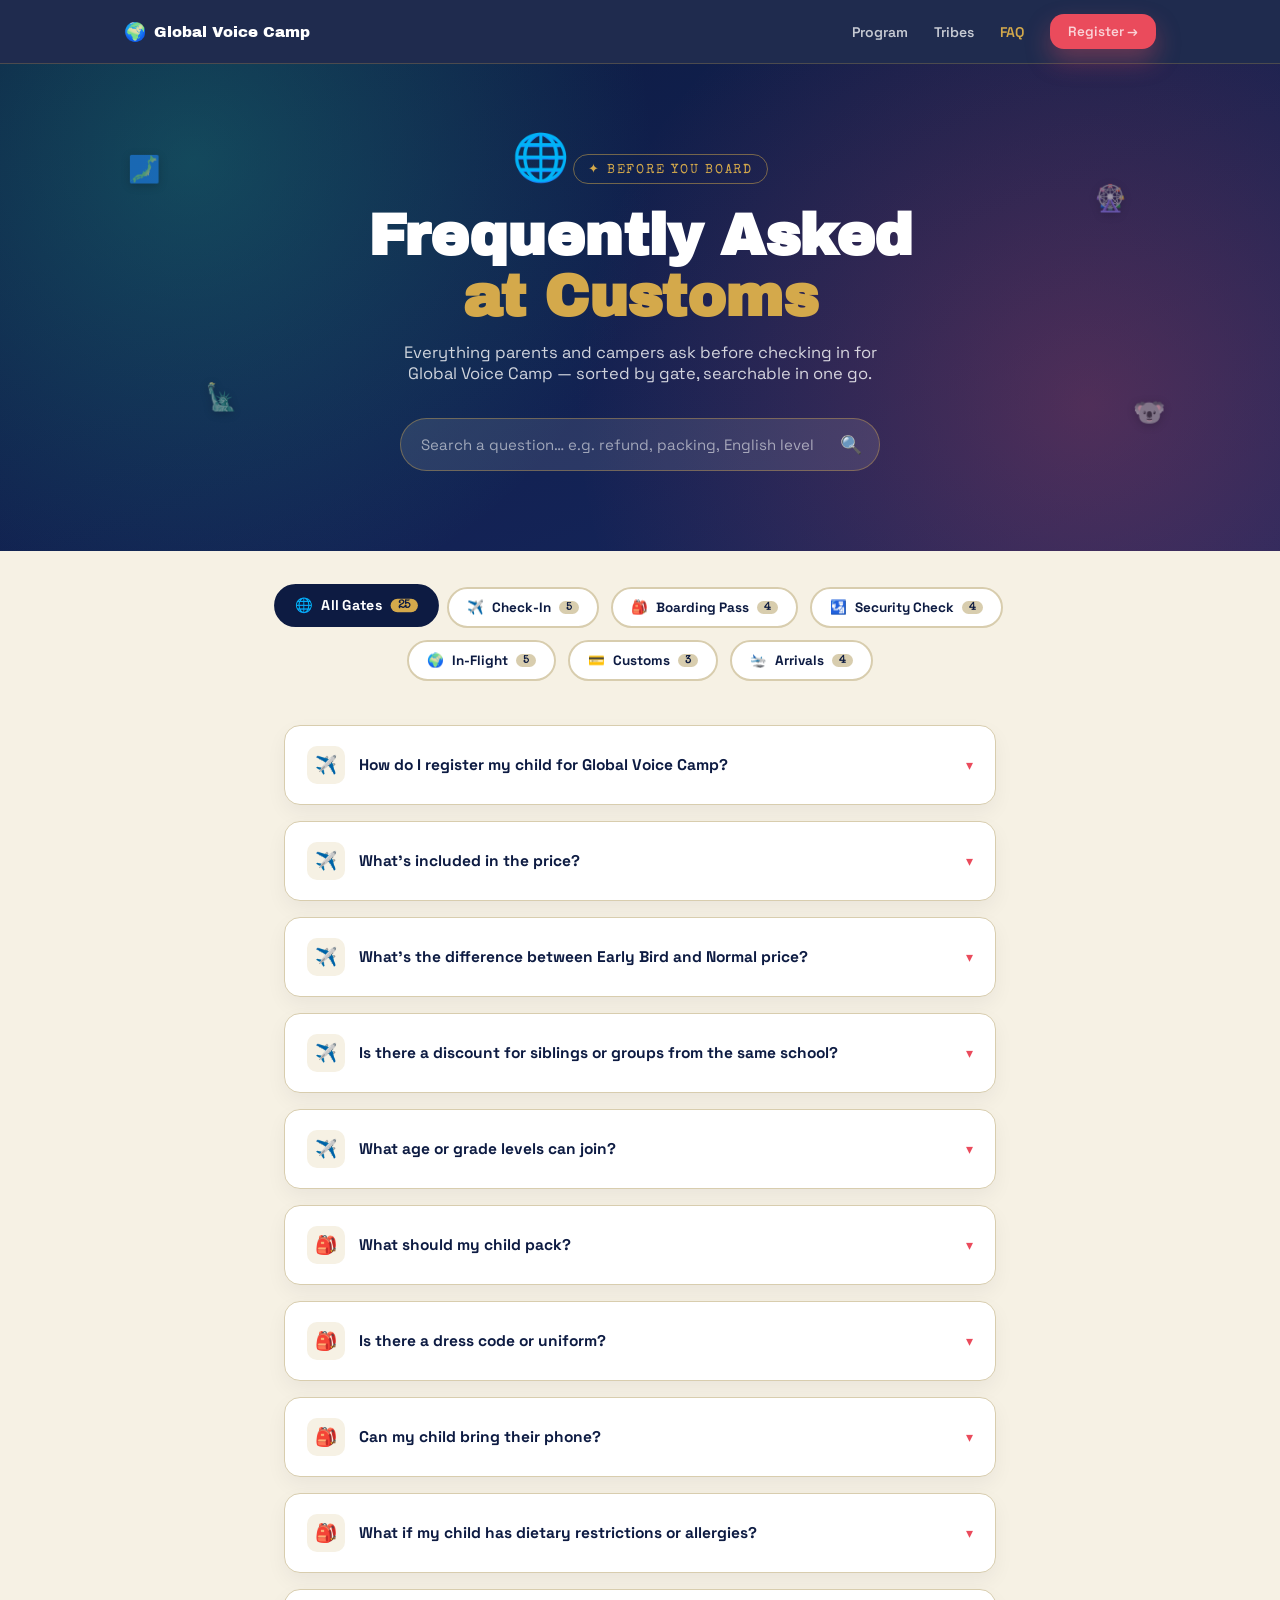
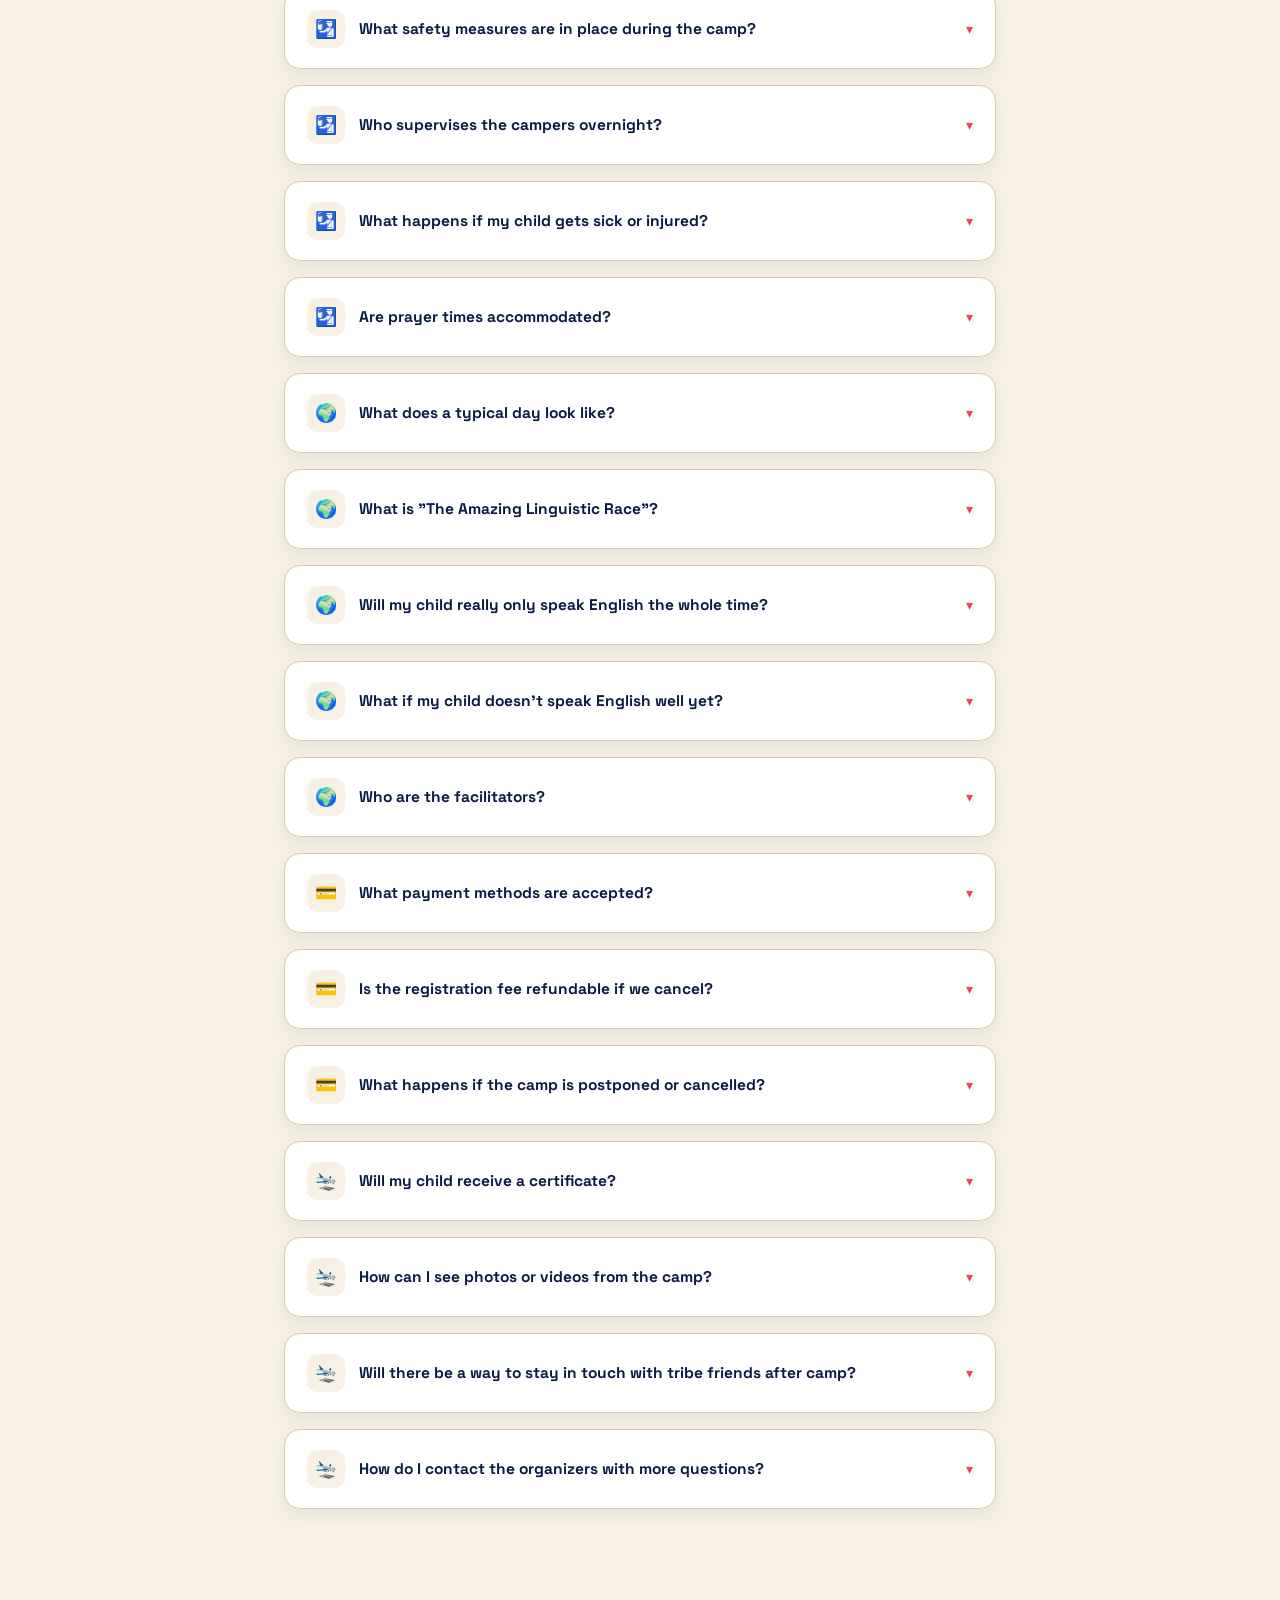
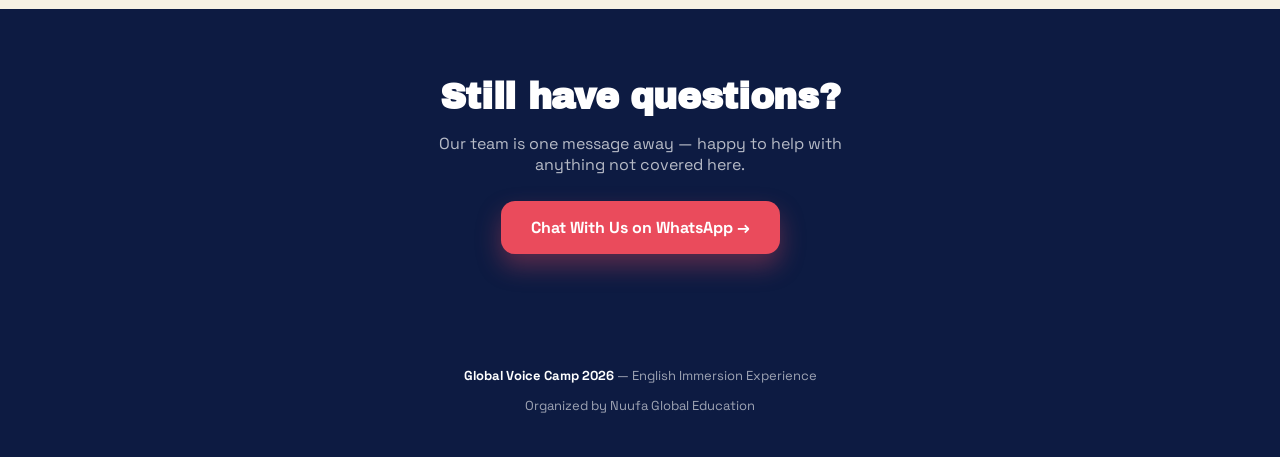
==== faq.html @ c89b9fcc "update file besar" ====
<!DOCTYPE html>
<html lang="en">
<head>
<meta charset="UTF-8">
<meta name="viewport" content="width=device-width, initial-scale=1.0">
<title>FAQ — Global Voice Camp 2026</title>
<link rel="preconnect" href="https://fonts.googleapis.com">
<link href="https://fonts.googleapis.com/css2?family=Archivo+Black&family=Space+Grotesk:wght@400;500;600;700&family=Special+Elite&display=swap" rel="stylesheet">
<link rel="stylesheet" href="css/style.css">
<link rel="stylesheet" href="css/faq.css">
</head>
<body>

<nav class="site-nav">
  <div class="wrap">
    <a href="index.html" class="brand"><span class="flag">🌍</span> Global Voice Camp</a>
    <div class="links">
      <a href="index.html#program">Program</a>
      <span class="hide-mobile"><a href="index.html#tribes">Tribes</a></span>
      <a href="faq.html" class="current">FAQ</a>
      <a href="index.html#register" class="btn small">Register →</a>
    </div>
  </div>
</nav>

<section class="faq-hero">
  <div class="flag-float f1" aria-hidden="true">🗾</div>
  <div class="flag-float f2" aria-hidden="true">🗽</div>
  <div class="flag-float f3" aria-hidden="true">🎡</div>
  <div class="flag-float f4" aria-hidden="true">🐨</div>
  <div class="wrap">
    <div class="globe" aria-hidden="true">🌐</div>
    <div class="eyebrow" style="justify-content:center; display:inline-flex;">✦ Before You Board</div>
    <h1>Frequently Asked<br><span>at Customs</span></h1>
    <p class="lead">Everything parents and campers ask before checking in for Global Voice Camp — sorted by gate, searchable in one go.</p>
    <div class="faq-search">
      <input type="text" id="faqSearch" placeholder="Search a question… e.g. refund, packing, English level">
      <span class="icon">🔍</span>
    </div>
  </div>
</section>

<div class="gate-row" id="gateRow"></div>

<div class="faq-list" id="faqList"></div>
<div class="no-results" id="noResults">
  🧳 No questions match that search — try a different keyword, or ask us directly below.
</div>

<section class="faq-cta">
  <div class="wrap">
    <h2>Still have questions?</h2>
    <p>Our team is one message away — happy to help with anything not covered here.</p>
    <a href="https://wa.me/6281234567890" class="btn" target="_blank" rel="noopener">Chat With Us on WhatsApp →</a>
  </div>
</section>

<footer>
  <div class="wrap">
    <p><strong>Global Voice Camp 2026</strong> — English Immersion Experience</p>
    <p>Organized by Nuufa Global Education</p>
  </div>
</footer>

<script src="js/faq.js"></script>
</body>
</html>
---- css/style.css ----
:root{
    --ink:#0D1B42;
    --ink-2:#16265E;
    --coral:#EA4B5C;
    --gold:#D4A94B;
    --teal:#1FAE8E;
    --paper:#F6F1E4;
    --paper-line:#D8CDAE;
    --white:#FFFFFF;
    --shadow: 0 20px 40px rgba(13,27,66,0.25);
    --radius: 18px;
  }
  *{box-sizing:border-box;}
  html{scroll-behavior:smooth;}
  body{
    margin:0;
    background:var(--paper);
    color:var(--ink);
    font-family:'Space Grotesk', sans-serif;
    -webkit-font-smoothing:antialiased;
  }
  h1,h2,h3{font-family:'Archivo Black', sans-serif; margin:0; line-height:1.05; letter-spacing:-0.01em;}
  .stamp-font{font-family:'Special Elite', monospace;}
  a{color:inherit;}
  .wrap{max-width:1080px; margin:0 auto; padding:0 24px;}

  .cover{
    background:
      radial-gradient(circle at 82% 18%, rgba(234,75,92,0.35), transparent 42%),
      radial-gradient(circle at 68% 38%, rgba(31,174,142,0.28), transparent 45%),
      linear-gradient(160deg, var(--ink) 0%, var(--ink-2) 100%);
    color:var(--white);
    position:relative;
    overflow:hidden;
    padding:64px 0 90px;
  }
  .cover::after{
    content:"";
    position:absolute; inset:10px;
    border:1.5px solid rgba(212,169,75,0.45);
    border-radius:22px;
    pointer-events:none;
  }
  .eyebrow{
    display:inline-flex; align-items:center; gap:8px;
    font-family:'Special Elite', monospace;
    font-size:12.5px; letter-spacing:.14em; text-transform:uppercase;
    color:var(--gold); border:1px solid rgba(212,169,75,0.5);
    padding:6px 14px; border-radius:999px; margin-bottom:22px;
  }
  .cover h1{font-size:clamp(38px,7vw,72px); margin-bottom:14px;}
  .cover h1 span{color:var(--coral);}
  .cover p.lead{font-size:18px; max-width:520px; color:rgba(255,255,255,0.82); margin-bottom:34px;}
  .cover-meta{display:flex; flex-wrap:wrap; gap:22px; margin-bottom:40px; font-size:14.5px; color:rgba(255,255,255,0.75);}
  .cover-meta div{display:flex; align-items:center; gap:8px;}
  .btn{
    display:inline-flex; align-items:center; justify-content:center; gap:10px;
    background:var(--coral); color:var(--white); border:none;
    font-family:'Space Grotesk',sans-serif; font-weight:700; font-size:16px;
    padding:16px 30px; border-radius:14px; cursor:pointer;
    box-shadow:0 12px 24px rgba(234,75,92,0.35);
    transition:transform .18s ease, box-shadow .18s ease;
    text-decoration:none;
  }
  .btn:hover{transform:translateY(-2px); box-shadow:0 16px 30px rgba(234,75,92,0.45);}
  .btn.ghost{background:transparent; border:1.5px solid rgba(255,255,255,0.5); box-shadow:none;}

  .stamp{
    position:absolute; right:6%; top:60px;
    width:150px; height:150px;
    border:3px solid var(--gold);
    border-radius:50%;
    display:flex; align-items:center; justify-content:center; text-align:center;
    transform:rotate(-14deg);
    font-family:'Special Elite',monospace; color:var(--gold);
    font-size:13px; letter-spacing:.08em; line-height:1.4;
    opacity:.9;
  }
  .stamp::before{
    content:""; position:absolute; inset:8px; border:1px dashed var(--gold); border-radius:50%;
  }

  /* floating planes + compass watermark in hero */
  .compass-watermark{
    position:absolute; left:-120px; bottom:-160px; width:420px; height:420px;
    opacity:.14; pointer-events:none; animation:spin 90s linear infinite;
  }
  @keyframes spin{to{transform:rotate(360deg);}}
  .plane{
    position:absolute; font-size:22px; opacity:.5; pointer-events:none;
    filter:drop-shadow(0 2px 4px rgba(0,0,0,0.3));
  }
  .plane.p1{top:14%; left:8%; animation:fly1 26s linear infinite;}
  .plane.p2{top:58%; left:-5%; animation:fly2 34s linear infinite; animation-delay:-8s;}
  .plane.p3{top:32%; left:-10%; animation:fly1 40s linear infinite; animation-delay:-20s; font-size:16px;}
  @keyframes fly1{
    0%{transform:translate(0,0) rotate(8deg); opacity:0;}
    8%{opacity:.55;}
    92%{opacity:.55;}
    100%{transform:translate(115vw,-40px) rotate(8deg); opacity:0;}
  }
  @keyframes fly2{
    0%{transform:translate(0,0) rotate(-4deg); opacity:0;}
    8%{opacity:.4;}
    92%{opacity:.4;}
    100%{transform:translate(115vw,30px) rotate(-4deg); opacity:0;}
  }

  .page-section{padding:80px 0; position:relative;}
  .page-tab{
    font-family:'Special Elite',monospace; font-size:13px; color:var(--coral);
    letter-spacing:.12em; text-transform:uppercase; margin-bottom:10px;
  }
  .page-section h2{font-size:clamp(28px,4vw,42px); margin-bottom:16px;}
  .cards{display:grid; grid-template-columns:repeat(auto-fit,minmax(230px,1fr)); gap:20px; margin-top:36px;}
  .card{
    background:var(--white); border:1px solid var(--paper-line); border-radius:var(--radius);
    padding:26px; box-shadow:0 8px 20px rgba(13,27,66,0.06);
  }
  .card .num{font-family:'Special Elite',monospace; color:var(--gold); font-size:13px; margin-bottom:10px;}
  .card h3{font-size:19px; margin-bottom:10px; color:var(--ink);}
  .card p{font-size:14.5px; color:#5b6178; line-height:1.55; margin:0;}

  /* ---------- FLIGHT NETWORK MAP (interactive) ---------- */
  :root{
    --tokyo:#EA4B5C; --newyork:#1FAE8E; --rio:#D4A94B;
    --sydney:#3B82F6; --cairo:#E8894A; --london:#8B5CF6;
  }
  .map-section{padding:80px 0; background:var(--paper); overflow:hidden;}
  .map-section .wrap{position:relative;}
  .map-svg{width:100%; height:auto; max-width:760px; display:block; margin:36px auto 0; overflow:visible;}
  .map-svg .route{
    fill:none; stroke:var(--paper-line); stroke-width:2; stroke-dasharray:6 8;
    transition:stroke .25s ease, stroke-width .25s ease, opacity .25s ease;
  }
  .map-svg .route.active{stroke-width:3.5; opacity:1; stroke-dasharray:4 6; animation:dashmove .5s linear infinite;}
  @keyframes dashmove{to{stroke-dashoffset:-10;}}
  .map-svg .hub{fill:var(--ink);}
  .map-svg text{font-family:'Space Grotesk',sans-serif; font-weight:600; font-size:15px; fill:var(--ink); user-select:none;}
  .map-svg .hub-label{font-family:'Special Elite',monospace; font-size:11px; fill:var(--white); text-anchor:middle;}
  .map-plane{font-size:14px;}

  .tribe-node{cursor:pointer;}
  .tribe-node .node-ring{
    fill:var(--white); stroke-width:2.5;
    transform-box:fill-box; transform-origin:center;
    transition:transform .4s cubic-bezier(.34,1.9,.55,1), stroke-width .2s ease;
  }
  .tribe-node .node-emoji{
    transform-box:fill-box; transform-origin:center;
    transition:transform .4s cubic-bezier(.34,1.9,.55,1);
  }
  .tribe-node .node-label{
    transition:transform .3s ease, font-weight .2s ease;
    transform-box:fill-box; transform-origin:center;
  }
  .tribe-node:hover .node-ring, .tribe-node.active .node-ring{
    transform:scale(1.35) rotate(-6deg); stroke-width:4;
  }
  .tribe-node:hover .node-emoji, .tribe-node.active .node-emoji{
    transform:scale(1.4) rotate(8deg);
  }
  .tribe-node:hover .node-label, .tribe-node.active .node-label{
    transform:translateY(-3px); font-weight:800;
  }
  .ping{
    fill:none; stroke-width:2.5; opacity:0;
    transform-box:fill-box; transform-origin:center;
  }
  .tribe-node:hover .ping, .tribe-node.active .ping{
    animation:radarping 1.1s ease-out infinite;
  }
  .ping.p2{animation-delay:.35s !important;}
  .ping.p3{animation-delay:.7s !important;}
  @keyframes radarping{
    0%{transform:scale(1); opacity:.8;}
    100%{transform:scale(2.6); opacity:0;}
  }

  .tribe-tooltip{
    position:absolute; z-index:5; pointer-events:none;
    background:var(--ink); color:var(--white); padding:12px 16px; border-radius:14px;
    box-shadow:0 14px 26px rgba(13,27,66,0.35);
    transform:translate(-50%,-120%) scale(.6); opacity:0;
    transition:transform .3s cubic-bezier(.34,1.7,.5,1), opacity .2s ease;
    text-align:center; min-width:160px;
  }
  .tribe-tooltip.show{transform:translate(-50%,-135%) scale(1); opacity:1;}
  .tribe-tooltip .tt-emoji{font-size:26px; margin-bottom:2px;}
  .tribe-tooltip .tt-name{font-family:'Archivo Black',sans-serif; font-size:15px; color:var(--tint, var(--gold));}
  .tribe-tooltip .tt-tag{font-family:'Special Elite',monospace; font-size:11px; color:rgba(255,255,255,0.7); margin-top:4px;}
  .tribe-tooltip .tt-cta{font-size:10.5px; color:var(--gold); margin-top:6px; letter-spacing:.05em; text-transform:uppercase;}
  .tribe-tooltip::after{
    content:""; position:absolute; left:50%; bottom:-7px; transform:translateX(-50%);
    border-width:8px 7px 0 7px; border-style:solid; border-color:var(--ink) transparent transparent transparent;
  }

  @keyframes wiggleIn{
    0%{transform:scale(0.5) rotate(-8deg); opacity:0;}
    60%{transform:scale(1.15) rotate(4deg); opacity:1;}
    100%{transform:scale(1) rotate(0deg); opacity:1;}
  }
  .tribe-pick label.just-picked{
    animation:wiggleIn .5s cubic-bezier(.34,1.9,.55,1);
    border-color:var(--coral) !important; background:rgba(234,75,92,0.08) !important;
  }

  .schedule{background:var(--ink); color:var(--white); padding:70px 0;}
  .schedule .page-tab{color:var(--gold);}
  .sched-grid{display:grid; grid-template-columns:repeat(4,1fr); gap:16px; margin-top:32px;}
  @media(max-width:800px){.sched-grid{grid-template-columns:repeat(2,1fr);}}
  .sched-day{
    background:rgba(255,255,255,0.05); border:1px solid rgba(255,255,255,0.12);
    border-radius:var(--radius); padding:20px;
  }
  .sched-day .d{font-family:'Archivo Black',sans-serif; font-size:26px; color:var(--coral);}
  .sched-day .t{font-size:13.5px; color:rgba(255,255,255,0.7); margin-top:6px;}

  /* ---------- GALLERY / FIELD NOTES ---------- */
  .gallery-section{padding:80px 0; background:var(--white);}
  .gallery-grid{
    display:grid; grid-template-columns:repeat(4,1fr); gap:22px; margin-top:44px;
  }
  @media(max-width:860px){.gallery-grid{grid-template-columns:repeat(2,1fr);}}
  @media(max-width:480px){.gallery-grid{grid-template-columns:1fr;}}
  .photo-card{
    background:var(--white); border:1px solid var(--paper-line); border-radius:10px;
    padding:10px 10px 16px; box-shadow:0 10px 22px rgba(13,27,66,0.08);
    position:relative; cursor:pointer;
    transition:transform .2s ease;
  }
  .photo-card:hover{transform:translateY(-4px) rotate(0deg) !important; z-index:2;}
  .photo-card:nth-child(4n+1){transform:rotate(-2.5deg);}
  .photo-card:nth-child(4n+2){transform:rotate(1.8deg);}
  .photo-card:nth-child(4n+3){transform:rotate(-1.2deg);}
  .photo-card:nth-child(4n+4){transform:rotate(2.4deg);}
  .photo-card img{width:100%; aspect-ratio:4/3; object-fit:cover; border-radius:6px; display:block; background:var(--paper);}
  .photo-card .cap{
    display:flex; justify-content:space-between; align-items:center;
    margin-top:10px; font-family:'Special Elite',monospace; font-size:11px; color:#767c92;
  }
  .photo-card .cap .loc{color:var(--coral); font-weight:600;}
  .video-card{
    grid-column:span 2; background:var(--ink); border-radius:14px; overflow:hidden; position:relative;
    aspect-ratio:16/9; display:flex; align-items:center; justify-content:center; cursor:pointer;
  }
  @media(max-width:860px){.video-card{grid-column:span 2;}}
  @media(max-width:480px){.video-card{grid-column:span 1;}}
  .video-card iframe{width:100%; height:100%; border:0; display:none;}
  .video-card .play-badge{
    text-align:center; color:var(--white); position:relative; z-index:1;
  }
  .video-card .play-badge .circle{
    width:64px; height:64px; border-radius:50%; background:var(--coral);
    display:flex; align-items:center; justify-content:center; margin:0 auto 12px; font-size:22px;
  }
  .video-card .play-badge .lbl{font-family:'Special Elite',monospace; font-size:12px; letter-spacing:.08em; text-transform:uppercase; color:rgba(255,255,255,0.75);}
  .lightbox{
    position:fixed; inset:0; background:rgba(13,27,66,0.92); display:none;
    align-items:center; justify-content:center; z-index:999; padding:24px;
  }
  .lightbox.open{display:flex;}
  .lightbox img{max-width:90vw; max-height:80vh; border-radius:10px;}
  .lightbox .close{
    position:absolute; top:24px; right:28px; color:var(--white); font-size:28px;
    cursor:pointer; background:none; border:none;
  }

  .price-section{padding:80px 0; text-align:center;}
  .countdown{
    display:flex; justify-content:center; gap:14px; margin:28px 0 40px; flex-wrap:wrap;
  }
  .countdown .box{
    background:var(--ink); color:var(--white); border-radius:14px; padding:16px 20px; min-width:78px;
  }
  .countdown .box .n{font-family:'Archivo Black',sans-serif; font-size:26px; color:var(--gold);}
  .countdown .box .l{font-size:11px; letter-spacing:.1em; text-transform:uppercase; color:rgba(255,255,255,0.6);}
  .price-cards{display:flex; gap:22px; justify-content:center; flex-wrap:wrap; margin-top:10px;}
  .price-card{
    background:var(--white); border:2px solid var(--paper-line); border-radius:var(--radius);
    padding:32px; width:280px; position:relative;
  }
  .price-card.active{border-color:var(--coral); box-shadow:0 16px 30px rgba(234,75,92,0.18);}
  .price-card .tag{
    font-family:'Special Elite',monospace; font-size:12px; letter-spacing:.1em; text-transform:uppercase;
    color:var(--coral); margin-bottom:12px;
  }
  .price-card .amt{font-family:'Archivo Black',sans-serif; font-size:34px; margin-bottom:4px;}
  .price-card .per{font-size:13px; color:#767c92; margin-bottom:18px;}

  .form-section{background:var(--white); padding:80px 0 100px;}
  .passport-box{
    max-width:680px; margin:0 auto;
    background:var(--paper);
    border:1.5px solid var(--paper-line);
    border-radius:24px;
    padding:8px;
    box-shadow:var(--shadow);
  }
  .passport-inner{
    background:var(--white); border-radius:18px; padding:40px;
    border:1px dashed var(--paper-line);
  }
  .steps{display:flex; gap:8px; margin-bottom:30px;}
  .steps .dot{flex:1; height:5px; border-radius:4px; background:var(--paper-line); transition:background .2s;}
  .steps .dot.active{background:var(--coral);}
  .step-label{font-family:'Special Elite',monospace; font-size:12.5px; color:var(--coral); letter-spacing:.1em; text-transform:uppercase; margin-bottom:6px;}
  .form-step{display:none;}
  .form-step.visible{display:block; animation:fadeIn .3s ease;}
  @keyframes fadeIn{from{opacity:0; transform:translateY(6px);} to{opacity:1; transform:translateY(0);}}
  label{display:block; font-size:13.5px; font-weight:600; margin-bottom:6px; color:var(--ink);}
  .field{margin-bottom:18px;}
  input,select,textarea{
    width:100%; padding:13px 14px; border-radius:10px; border:1.5px solid var(--paper-line);
    font-family:'Space Grotesk',sans-serif; font-size:14.5px; background:var(--paper); color:var(--ink);
  }
  input:focus,select:focus,textarea:focus{outline:2px solid var(--coral); outline-offset:1px; background:var(--white);}
  .row2{display:grid; grid-template-columns:1fr 1fr; gap:14px;}
  @media(max-width:520px){.row2{grid-template-columns:1fr;}}
  .form-nav{display:flex; justify-content:space-between; margin-top:28px; gap:12px;}
  .btn.small{padding:12px 22px; font-size:14.5px;}
  .btn.outline{background:transparent; color:var(--ink); border:1.5px solid var(--paper-line); box-shadow:none;}
  .tribe-pick{display:grid; grid-template-columns:repeat(3,1fr); gap:10px; margin-top:8px;}
  @media(max-width:520px){.tribe-pick{grid-template-columns:repeat(2,1fr);}}
  .tribe-pick label{
    display:flex; align-items:center; justify-content:center; text-align:center;
    border:1.5px solid var(--paper-line); border-radius:12px; padding:12px 8px; cursor:pointer;
    font-size:13.5px; font-weight:600; margin:0;
  }
  .tribe-pick input{display:none;}
  .tribe-pick input:checked + span{color:var(--coral);}
  .tribe-pick label:has(input:checked){border-color:var(--coral); background:rgba(234,75,92,0.06);}

  #successView{display:none; text-align:center; padding:20px 0;}
  .approved-stamp{
    width:130px; height:130px; margin:0 auto 20px; border:3px solid var(--teal); border-radius:50%;
    display:flex; align-items:center; justify-content:center; transform:rotate(-10deg);
    font-family:'Special Elite',monospace; color:var(--teal); font-size:15px; letter-spacing:.08em;
    animation:stamp .45s cubic-bezier(.2,1.4,.4,1);
  }
  @keyframes stamp{from{transform:scale(2.4) rotate(-10deg); opacity:0;} to{transform:scale(1) rotate(-10deg); opacity:1;}}
  .error-msg{color:var(--coral); font-size:13px; margin-top:10px; display:none;}

  footer{background:var(--ink); color:rgba(255,255,255,0.6); padding:30px 0; text-align:center; font-size:13px;}
  footer strong{color:var(--white);}

  @media (prefers-reduced-motion: reduce){
    *{animation:none !important; transition:none !important;}
  }

  /* ---------- MOBILE / TABLET SAFETY ---------- */
  .tribe-node, .hit-area, .photo-card, .video-card, .btn{
    -webkit-tap-highlight-color: transparent;
  }
  @media (max-width:700px){
    .cover{padding:56px 0 70px;}
    .stamp{
      width:78px; height:78px; top:16px; right:16px; font-size:8.5px;
    }
    .compass-watermark{width:240px; height:240px; left:-90px; bottom:-100px;}
    .plane.p3{display:none;}
    .plane{font-size:16px; opacity:.35;}
    .cover-meta{gap:12px 18px; font-size:13px;}
  }
  @media (max-width:480px){
    .stamp{display:none;}
    .compass-watermark{opacity:.08;}
    .price-cards{flex-direction:column; align-items:center;}
    .price-card{width:100%; max-width:320px;}
    .countdown .box{min-width:66px; padding:12px 10px;}
  }

/* ---------- SITE NAV (shared across pages) ---------- */
.site-nav{
  position:sticky; top:0; z-index:100;
  background:rgba(13,27,66,0.92); backdrop-filter:blur(8px);
  border-bottom:1px solid rgba(212,169,75,0.25);
}
.site-nav .wrap{
  display:flex; align-items:center; justify-content:space-between;
  padding:14px 24px; max-width:1080px;
}
.site-nav .brand{
  display:flex; align-items:center; gap:8px;
  font-family:'Archivo Black',sans-serif; color:var(--white); font-size:15px; text-decoration:none;
}
.site-nav .brand .flag{font-size:18px;}
.site-nav .links{display:flex; align-items:center; gap:26px;}
.site-nav .links a{
  color:rgba(255,255,255,0.75); text-decoration:none; font-size:14px; font-weight:600;
  transition:color .2s ease;
}
.site-nav .links a:hover, .site-nav .links a.current{color:var(--gold);}
.site-nav .links .btn{padding:9px 18px; font-size:13.5px;}
@media (max-width:640px){
  .site-nav .links{gap:14px;}
  .site-nav .links span.hide-mobile{display:none;}
}
---- css/faq.css ----
/* ==================== FAQ PAGE ==================== */

/* ---------- HERO ---------- */
.faq-hero{
  background:
    radial-gradient(circle at 15% 20%, rgba(31,174,142,0.3), transparent 40%),
    radial-gradient(circle at 85% 70%, rgba(234,75,92,0.28), transparent 45%),
    linear-gradient(160deg, var(--ink) 0%, var(--ink-2) 100%);
  color:var(--white); position:relative; overflow:hidden;
  padding:64px 0 80px; text-align:center;
}
.faq-hero .globe{
  font-size:46px; display:inline-block; animation:spinGlobe 6s linear infinite;
  margin-bottom:10px;
}
@keyframes spinGlobe{
  0%{transform:rotateY(0deg);} 100%{transform:rotateY(360deg);}
}
.faq-hero h1{font-size:clamp(32px,6vw,58px); margin-bottom:14px;}
.faq-hero h1 span{color:var(--gold);}
.faq-hero p.lead{
  max-width:520px; margin:0 auto 34px; color:rgba(255,255,255,0.8); font-size:16.5px;
}
.flag-float{
  position:absolute; font-size:26px; opacity:.55; pointer-events:none;
  filter:drop-shadow(0 2px 5px rgba(0,0,0,0.35));
}
.flag-float.f1{top:18%; left:10%; animation:driftA 9s ease-in-out infinite;}
.flag-float.f2{top:65%; left:16%; animation:driftB 11s ease-in-out infinite; animation-delay:-3s;}
.flag-float.f3{top:24%; right:12%; animation:driftA 10s ease-in-out infinite; animation-delay:-5s;}
.flag-float.f4{top:68%; right:9%; animation:driftB 8s ease-in-out infinite; animation-delay:-1.5s;}
@keyframes driftA{
  0%,100%{transform:translateY(0) rotate(-6deg);}
  50%{transform:translateY(-18px) rotate(6deg);}
}
@keyframes driftB{
  0%,100%{transform:translateY(0) rotate(5deg);}
  50%{transform:translateY(16px) rotate(-5deg);}
}

/* search bar styled like a boarding-gate scanner */
.faq-search{
  max-width:480px; margin:0 auto; position:relative;
}
.faq-search input{
  width:100%; padding:16px 50px 16px 20px; border-radius:999px; border:none;
  font-family:'Space Grotesk',sans-serif; font-size:15px;
  background:rgba(255,255,255,0.1); color:var(--white);
  border:1.5px solid rgba(212,169,75,0.4);
}
.faq-search input::placeholder{color:rgba(255,255,255,0.55);}
.faq-search input:focus{outline:none; border-color:var(--gold); background:rgba(255,255,255,0.16);}
.faq-search .icon{
  position:absolute; right:18px; top:50%; transform:translateY(-50%);
  font-size:18px; pointer-events:none;
}

/* ---------- CATEGORY GATES ---------- */
.gate-row{
  display:flex; gap:12px; flex-wrap:wrap; justify-content:center;
  padding:36px 24px 0; max-width:900px; margin:0 auto;
}
.gate-tab{
  display:flex; align-items:center; gap:8px;
  background:var(--white); border:2px solid var(--paper-line); border-radius:999px;
  padding:10px 18px; font-size:13.5px; font-weight:700; cursor:pointer;
  transition:transform .25s cubic-bezier(.34,1.8,.6,1), border-color .2s ease, background .2s ease, color .2s ease;
  color:var(--ink); user-select:none;
}
.gate-tab .n{
  background:var(--paper-line); color:var(--ink); border-radius:999px;
  font-size:11px; padding:1px 7px; font-family:'Special Elite',monospace;
}
.gate-tab:hover{transform:translateY(-3px) rotate(-1deg);}
.gate-tab.active{
  background:var(--ink); color:var(--white); border-color:var(--ink);
  transform:translateY(-2px) scale(1.05);
}
.gate-tab.active .n{background:var(--gold); color:var(--ink);}

/* ---------- ACCORDION ---------- */
.faq-list{max-width:760px; margin:44px auto 0; padding:0 24px 100px; display:flex; flex-direction:column; gap:16px;}
.faq-item{
  background:var(--white); border:1.5px solid var(--paper-line); border-radius:16px;
  overflow:hidden; box-shadow:0 8px 20px rgba(13,27,66,0.05);
  transition:transform .2s ease, box-shadow .2s ease, opacity .25s ease;
}
.faq-item.hidden{display:none;}
.faq-item:hover{transform:translateY(-2px); box-shadow:0 14px 26px rgba(13,27,66,0.1);}
.faq-q{
  display:flex; align-items:center; gap:14px; padding:20px 22px; cursor:pointer;
}
.faq-q .cat-icon{
  width:38px; height:38px; border-radius:10px; display:flex; align-items:center; justify-content:center;
  font-size:18px; flex-shrink:0; background:var(--paper);
}
.faq-q .qtext{flex:1; font-weight:700; font-size:15.5px; color:var(--ink);}
.faq-q .chev{
  font-size:14px; color:var(--coral); transition:transform .35s cubic-bezier(.34,1.8,.6,1);
  flex-shrink:0;
}
.faq-item.open .faq-q .chev{transform:rotate(180deg);}
.faq-a-wrap{
  max-height:0; overflow:hidden; transition:max-height .4s cubic-bezier(.5,0,.2,1);
}
.faq-item.open .faq-a-wrap{max-height:400px;}
.faq-a{
  padding:0 22px 22px 74px; font-size:14.5px; line-height:1.65; color:#5b6178; position:relative;
}
.faq-a .stamp-mini{
  position:absolute; top:-2px; right:20px;
  border:2px solid var(--teal); color:var(--teal); border-radius:8px;
  padding:2px 8px; font-family:'Special Elite',monospace; font-size:10px; letter-spacing:.06em;
  transform:rotate(-8deg) scale(0); opacity:0;
  transition:transform .4s cubic-bezier(.34,2,.6,1), opacity .3s ease;
}
.faq-item.open .faq-a .stamp-mini{transform:rotate(-8deg) scale(1); opacity:1; transition-delay:.15s;}

.no-results{
  text-align:center; padding:60px 20px; color:#9aa0b4; font-family:'Special Elite',monospace; display:none;
}
.no-results.show{display:block;}

/* ---------- CTA FOOTER ---------- */
.faq-cta{
  background:var(--ink); color:var(--white); text-align:center; padding:70px 24px;
}
.faq-cta h2{color:var(--white); margin-bottom:14px; font-size:clamp(24px,4vw,36px);}
.faq-cta p{color:rgba(255,255,255,0.7); margin-bottom:26px; max-width:440px; margin-left:auto; margin-right:auto;}

@media (max-width:600px){
  .faq-a{padding-left:22px;}
  .faq-q .qtext{font-size:14.5px;}
  .flag-float{font-size:20px;}
}
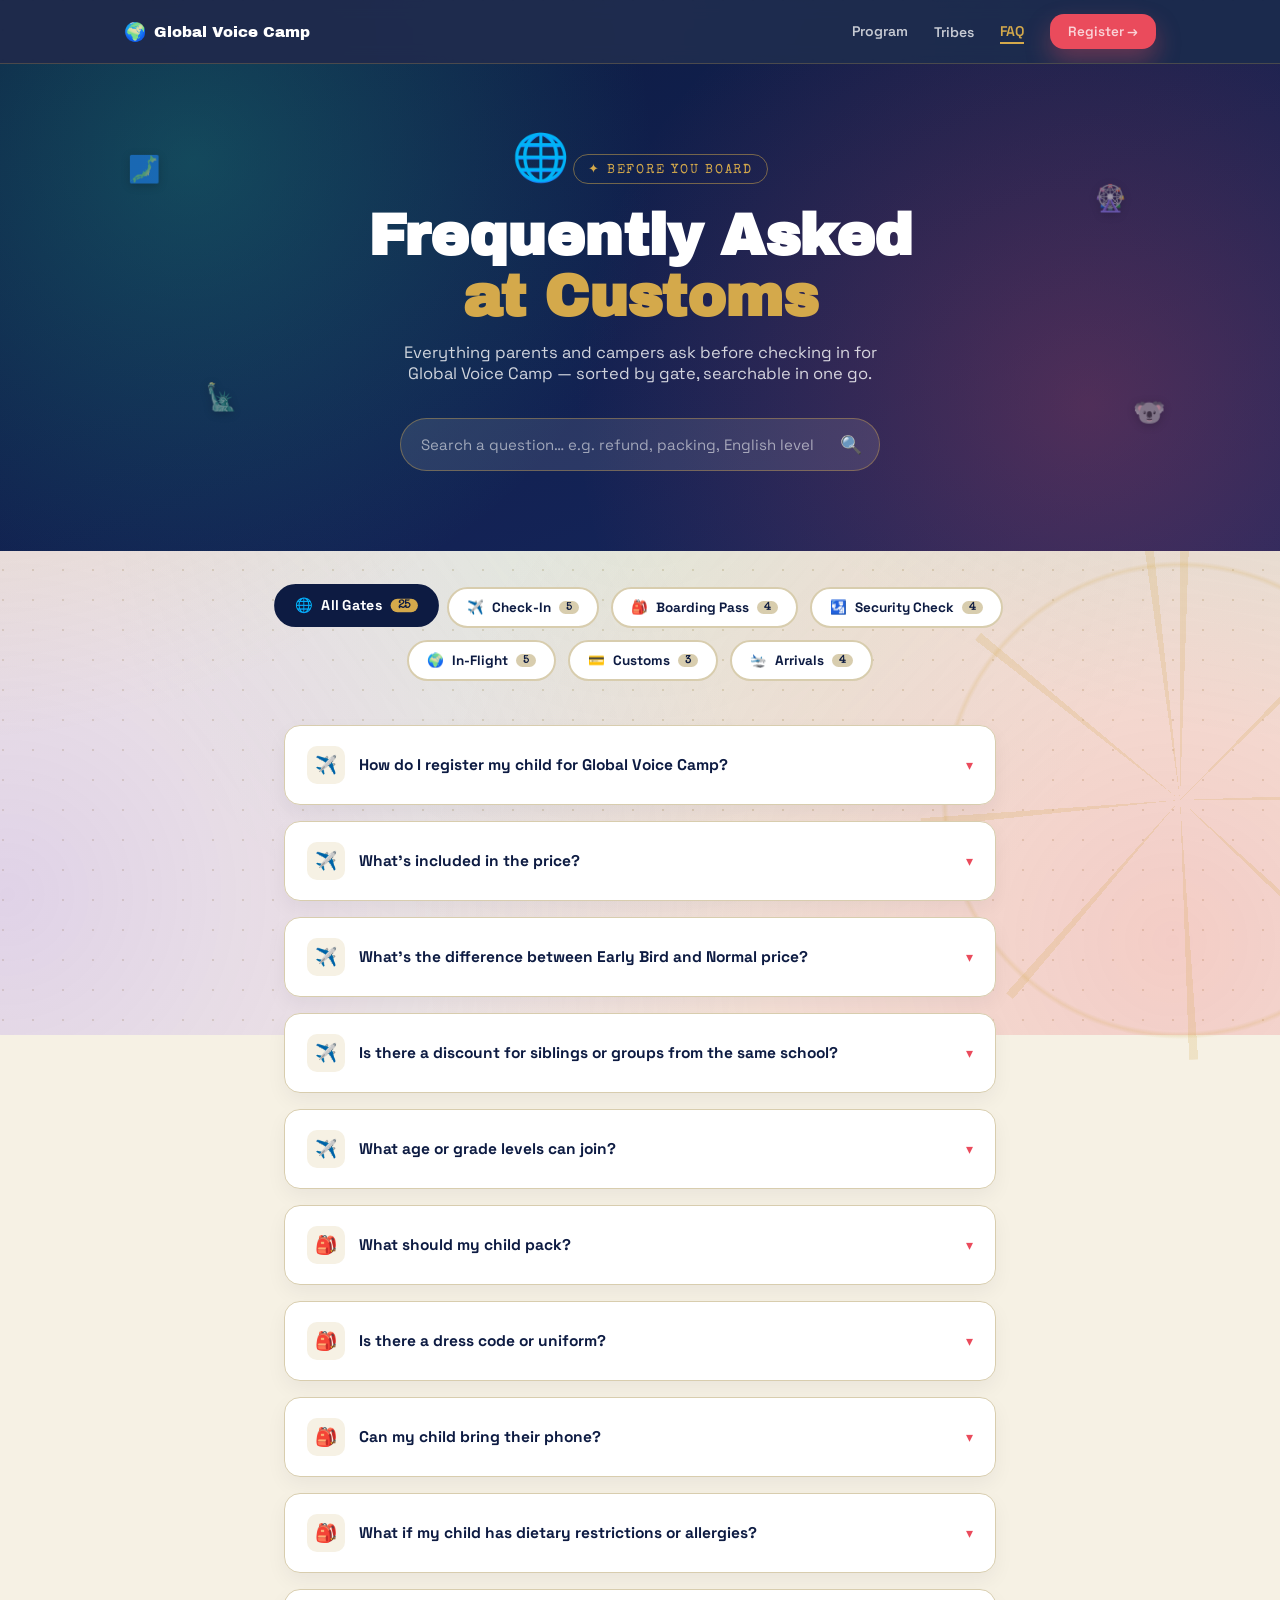
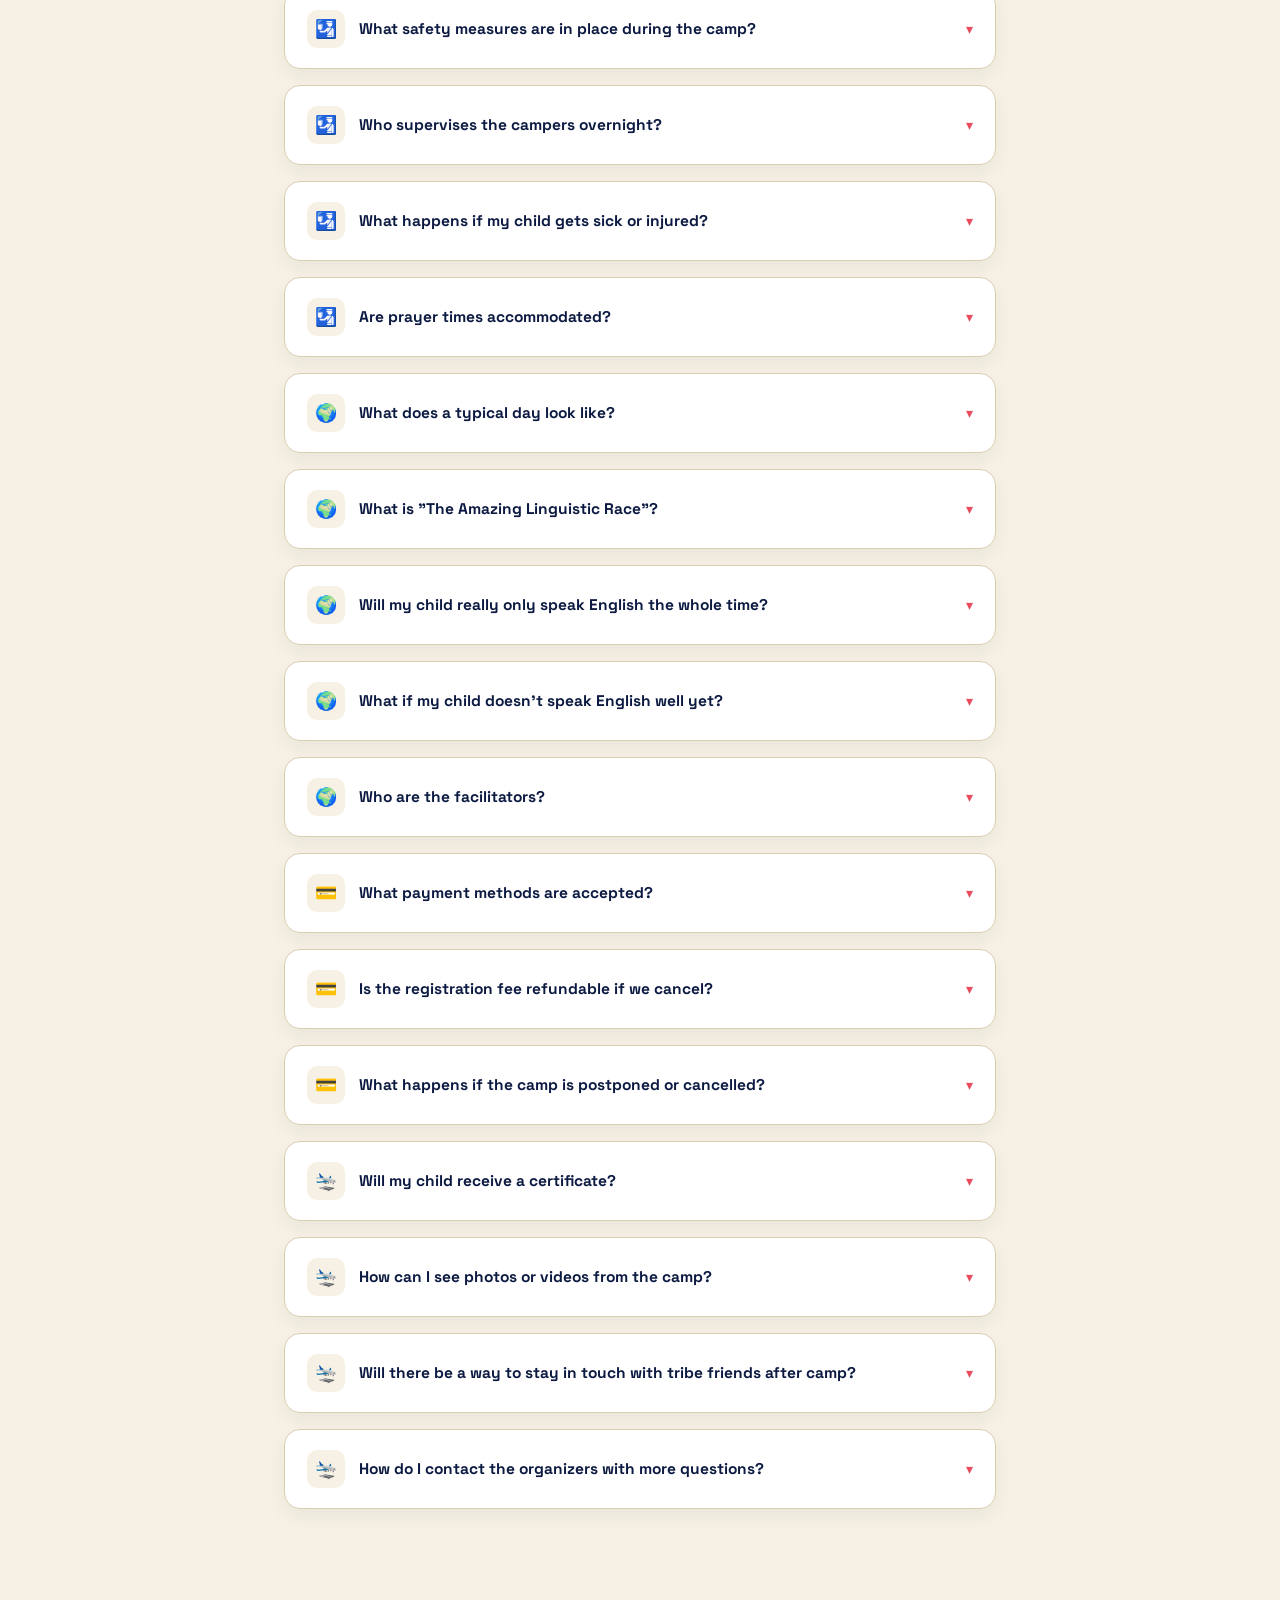
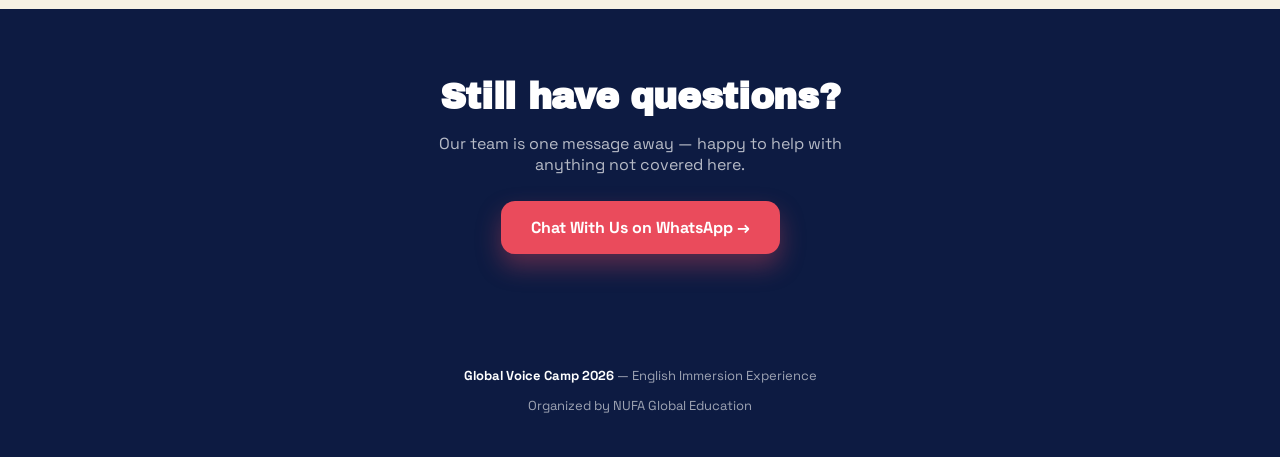
==== commit 10b1dcab: "asdf" ====
--- a/faq.html
+++ b/faq.html
@@ -58,7 +58,7 @@
 <footer>
   <div class="wrap">
     <p><strong>Global Voice Camp 2026</strong> — English Immersion Experience</p>
-    <p>Organized by Nuufa Global Education</p>
+    <p>Organized by NUFA Global Education</p>
   </div>
 </footer>
 
--- a/css/style.css
+++ b/css/style.css
@@ -19,20 +19,155 @@
     font-family:'Space Grotesk', sans-serif;
     -webkit-font-smoothing:antialiased;
   }
+  /* ========================================================
+     GLOBAL ADVENTURE BACKGROUND — CSS-only (no images, no
+     canvas, no JS), so it stays feather-light. Two fixed
+     layers drift slowly behind the whole page: soft color
+     blooms + a faint map-dot grid, and a big compass rose
+     rotating in the corner. Sections with their own opaque
+     background (cover, tribes, schedule, etc.) simply paint
+     over this, so it only shows through the paper sections —
+     tying the whole journey together without extra weight.
+  ======================================================== */
+  body::before{
+    content:"";
+    /* oversized + inset by -15% so the drift below never reveals an edge */
+    position:fixed; top:-15%; left:-15%; right:-15%; bottom:-15%; z-index:-2;
+    pointer-events:none;
+    background:
+      radial-gradient(circle at 8% 12%, rgba(212,169,75,0.30), transparent 40%),
+      radial-gradient(circle at 92% 8%, rgba(31,174,142,0.24), transparent 42%),
+      radial-gradient(circle at 82% 92%, rgba(234,75,92,0.22), transparent 44%),
+      radial-gradient(circle at 12% 88%, rgba(139,92,246,0.20), transparent 42%),
+      radial-gradient(circle at 50% 50%, rgba(31,174,142,0.10), transparent 55%),
+      radial-gradient(rgba(216,205,174,0.7) 1px, transparent 1.4px);
+    background-size:100% 100%, 100% 100%, 100% 100%, 100% 100%, 100% 100%, 30px 30px;
+    /* transform-only animation = GPU compositor thread, zero repaint per frame */
+    animation:skyDrift 26s ease-in-out infinite;
+    will-change:transform;
+    transform:translate3d(0,0,0);
+    backface-visibility:hidden;
+  }
+  @keyframes skyDrift{
+    0%,100%{transform:translate3d(0,0,0);}
+    50%{transform:translate3d(1.8%,1.4%,0);}
+  }
+  body::after{
+    content:"";
+    position:fixed; z-index:-1; pointer-events:none;
+    right:-160px; bottom:-160px; width:520px; height:520px;
+    border-radius:50%;
+    background:
+      repeating-conic-gradient(from 0deg, rgba(212,169,75,0.20) 0deg 2deg, transparent 2deg 44deg),
+      radial-gradient(circle, transparent 63%, rgba(212,169,75,0.20) 64%, transparent 65%),
+      radial-gradient(circle, transparent 78%, rgba(212,169,75,0.13) 79%, transparent 80%);
+    animation:bgCompassSpin 100s linear infinite;
+    will-change:transform;
+    backface-visibility:hidden;
+  }
+  @keyframes bgCompassSpin{ to{ transform:rotate(360deg); } }
+  @media (max-width:700px){
+    body::after{width:300px; height:300px; right:-100px; bottom:-100px;}
+  }
+
+  /* ---------- SKY-LAYER: visible animated travel decor for DARK sections ---------- */
+  .sky-layer{position:absolute; inset:0; overflow:hidden; pointer-events:none; z-index:0;}
+  .sky-layer .cloud{
+    position:absolute; font-size:46px; opacity:.28; filter:blur(.3px);
+    animation:cloudDrift linear infinite;
+  }
+  .sky-layer .c1{top:8%;  font-size:52px; animation-duration:38s;}
+  .sky-layer .c2{top:22%; font-size:34px; opacity:.2; animation-duration:52s; animation-delay:-14s;}
+  .sky-layer .c3{top:60%; font-size:40px; opacity:.22; animation-duration:46s; animation-delay:-28s;}
+  @keyframes cloudDrift{
+    0%{transform:translateX(-20%);}
+    100%{transform:translateX(120vw);}
+  }
+  .sky-layer .star{
+    position:absolute; color:var(--gold); opacity:.7;
+    animation:starTwinkle ease-in-out infinite;
+  }
+  .sky-layer .s1{top:14%; left:12%; font-size:16px; animation-duration:3.2s;}
+  .sky-layer .s2{top:10%; left:76%; font-size:12px; animation-duration:2.6s; animation-delay:-.6s;}
+  .sky-layer .s3{top:34%; left:88%; font-size:18px; animation-duration:3.6s; animation-delay:-1.4s;}
+  .sky-layer .s4{top:70%; left:6%;  font-size:14px; animation-duration:2.9s; animation-delay:-2s;}
+  .sky-layer .s5{top:82%; left:65%; font-size:16px; animation-duration:3.4s; animation-delay:-.9s;}
+  @keyframes starTwinkle{
+    0%,100%{opacity:.15; transform:scale(.8);}
+    50%{opacity:.9; transform:scale(1.15);}
+  }
+  .sky-layer .balloon{
+    position:absolute; font-size:34px; opacity:.5;
+    animation:balloonFloat ease-in-out infinite;
+  }
+  .sky-layer .b1{left:16%; bottom:-10%; animation-duration:16s;}
+  .sky-layer .b2{left:80%; bottom:-16%; font-size:26px; opacity:.4; animation-duration:21s; animation-delay:-6s;}
+  @keyframes balloonFloat{
+    0%{transform:translateY(0) translateX(0) rotate(0deg); opacity:0;}
+    10%{opacity:.5;}
+    50%{transform:translateY(-55vh) translateX(3vw) rotate(3deg);}
+    90%{opacity:.5;}
+    100%{transform:translateY(-115vh) translateX(-3vw) rotate(-3deg); opacity:0;}
+  }
+  .sky-layer .flying-plane{
+    position:absolute; font-size:26px; opacity:.55;
+    filter:drop-shadow(0 2px 4px rgba(0,0,0,0.4));
+    animation:planeCross linear infinite;
+  }
+  .sky-layer .fp1{top:20%; animation-duration:22s;}
+  .sky-layer .fp2{top:66%; font-size:20px; opacity:.4; animation-duration:30s; animation-delay:-9s;}
+  @keyframes planeCross{
+    0%{transform:translateX(-15vw) translateY(0) rotate(6deg); opacity:0;}
+    8%{opacity:.55;}
+    50%{transform:translateX(55vw) translateY(-18px) rotate(6deg);}
+    92%{opacity:.55;}
+    100%{transform:translateX(120vw) translateY(0) rotate(6deg); opacity:0;}
+  }
+  .sky-layer .globe-spin{
+    position:absolute; right:4%; bottom:6%; font-size:64px; opacity:.16;
+    animation:spin 40s linear infinite;
+  }
+  .sky-layer .mountain-row{
+    position:absolute; left:50%; bottom:-4%; transform:translateX(-50%);
+    font-size:110px; opacity:.28; letter-spacing:18px; white-space:nowrap;
+    animation:skylineSway 26s ease-in-out infinite;
+    filter:drop-shadow(0 0 18px rgba(212,169,75,0.15));
+  }
+  @keyframes skylineSway{
+    0%,100%{transform:translateX(-52%) translateY(0);}
+    50%{transform:translateX(-48%) translateY(-8px);}
+  }
+  @media(max-width:700px){
+    .sky-layer .cloud{font-size:32px !important;}
+    .sky-layer .globe-spin{font-size:44px;}
+    .sky-layer .mountain-row{font-size:56px; letter-spacing:8px;}
+    .sky-layer .balloon{font-size:24px !important;}
+  }
   h1,h2,h3{font-family:'Archivo Black', sans-serif; margin:0; line-height:1.05; letter-spacing:-0.01em;}
   .stamp-font{font-family:'Special Elite', monospace;}
   a{color:inherit;}
   .wrap{max-width:1080px; margin:0 auto; padding:0 24px;}
 
   .cover{
-    background:
-      radial-gradient(circle at 82% 18%, rgba(234,75,92,0.35), transparent 42%),
-      radial-gradient(circle at 68% 38%, rgba(31,174,142,0.28), transparent 45%),
-      linear-gradient(160deg, var(--ink) 0%, var(--ink-2) 100%);
+    background:linear-gradient(160deg, var(--ink) 0%, var(--ink-2) 100%);
     color:var(--white);
     position:relative;
     overflow:hidden;
     padding:64px 0 90px;
+  }
+  .cover::before{
+    content:""; position:absolute; inset:-25%; pointer-events:none; z-index:0;
+    background-image:
+      radial-gradient(circle at 82% 18%, rgba(234,75,92,0.45), transparent 42%),
+      radial-gradient(circle at 68% 38%, rgba(31,174,142,0.36), transparent 45%);
+    animation:auroraShiftHero 16s ease-in-out infinite;
+    will-change:transform;
+  }
+  .cover .wrap{position:relative; z-index:1;}
+  .cover .stamp, .cover .plane, .cover .compass-watermark{z-index:1;}
+  @keyframes auroraShiftHero{
+    0%,100%{transform:translate(0,0) scale(1);}
+    50%{transform:translate(-6%,4%) scale(1.08);}
   }
   .cover::after{
     content:"";
@@ -59,11 +194,23 @@
     font-family:'Space Grotesk',sans-serif; font-weight:700; font-size:16px;
     padding:16px 30px; border-radius:14px; cursor:pointer;
     box-shadow:0 12px 24px rgba(234,75,92,0.35);
-    transition:transform .18s ease, box-shadow .18s ease;
+    transition:transform .25s cubic-bezier(.34,1.7,.5,1), box-shadow .25s ease, filter .2s ease;
     text-decoration:none;
-  }
-  .btn:hover{transform:translateY(-2px); box-shadow:0 16px 30px rgba(234,75,92,0.45);}
+    position:relative; overflow:hidden;
+  }
+  .btn::before{
+    content:""; position:absolute; top:0; left:-60%; width:40%; height:100%;
+    background:linear-gradient(120deg, transparent, rgba(255,255,255,0.45), transparent);
+    transform:skewX(-20deg);
+    transition:left .5s ease;
+    pointer-events:none;
+  }
+  .btn:hover::before{left:130%;}
+  .btn:hover{transform:translateY(-3px) scale(1.035) rotate(-0.6deg); box-shadow:0 18px 32px rgba(234,75,92,0.45); filter:brightness(1.05);}
+  .btn:active{transform:translateY(0) scale(0.96); box-shadow:0 8px 16px rgba(234,75,92,0.35); filter:brightness(0.97);}
   .btn.ghost{background:transparent; border:1.5px solid rgba(255,255,255,0.5); box-shadow:none;}
+  .btn.ghost:hover{background:rgba(255,255,255,0.12); border-color:rgba(255,255,255,0.8); box-shadow:0 10px 20px rgba(0,0,0,0.15);}
+  .btn.ghost:active{background:rgba(255,255,255,0.06);}
 
   .stamp{
     position:absolute; right:6%; top:60px;
@@ -106,7 +253,24 @@
     100%{transform:translate(115vw,30px) rotate(-4deg); opacity:0;}
   }
 
-  .page-section{padding:80px 0; position:relative;}
+  .page-section{padding:80px 0; position:relative; overflow:hidden;}
+  .page-section::before{
+    content:""; position:absolute; inset:-25%; pointer-events:none; opacity:.85; z-index:0;
+    background-image:radial-gradient(circle at 15% 25%, rgba(234,75,92,0.24), transparent 45%),
+      radial-gradient(circle at 85% 20%, rgba(212,169,75,0.24), transparent 45%),
+      radial-gradient(circle at 50% 90%, rgba(31,174,142,0.18), transparent 42%);
+    animation:auroraShiftPage 18s ease-in-out infinite;
+    will-change:transform;
+  }
+  @keyframes auroraShiftPage{
+    0%,100%{transform:translate(0,0) scale(1);}
+    50%{transform:translate(4%,3%) scale(1.07);}
+  }
+  .page-section .wrap{position:relative; z-index:1;}
+  .page-decor{position:absolute; font-size:30px; opacity:.32; pointer-events:none; z-index:0;}
+  .page-decor.pd1{top:10%; left:6%; animation:journeyDriftA 12s ease-in-out infinite;}
+  .page-decor.pd2{top:70%; right:8%; animation:journeyDriftB 14s ease-in-out infinite; animation-delay:-5s;}
+  .page-decor.pd3{top:20%; right:14%; font-size:16px; animation:journeyDriftA 16s ease-in-out infinite; animation-delay:-9s;}
   .page-tab{
     font-family:'Special Elite',monospace; font-size:13px; color:var(--coral);
     letter-spacing:.12em; text-transform:uppercase; margin-bottom:10px;
@@ -121,79 +285,202 @@
   .card h3{font-size:19px; margin-bottom:10px; color:var(--ink);}
   .card p{font-size:14.5px; color:#5b6178; line-height:1.55; margin:0;}
 
-  /* ---------- FLIGHT NETWORK MAP (interactive) ---------- */
+  /* ---------- CHOOSE YOUR TRIBE (dark carousel) ---------- */
   :root{
     --tokyo:#EA4B5C; --newyork:#1FAE8E; --rio:#D4A94B;
     --sydney:#3B82F6; --cairo:#E8894A; --london:#8B5CF6;
   }
-  .map-section{padding:80px 0; background:var(--paper); overflow:hidden;}
-  .map-section .wrap{position:relative;}
-  .map-svg{width:100%; height:auto; max-width:760px; display:block; margin:36px auto 0; overflow:visible;}
-  .map-svg .route{
-    fill:none; stroke:var(--paper-line); stroke-width:2; stroke-dasharray:6 8;
-    transition:stroke .25s ease, stroke-width .25s ease, opacity .25s ease;
-  }
-  .map-svg .route.active{stroke-width:3.5; opacity:1; stroke-dasharray:4 6; animation:dashmove .5s linear infinite;}
-  @keyframes dashmove{to{stroke-dashoffset:-10;}}
-  .map-svg .hub{fill:var(--ink);}
-  .map-svg text{font-family:'Space Grotesk',sans-serif; font-weight:600; font-size:15px; fill:var(--ink); user-select:none;}
-  .map-svg .hub-label{font-family:'Special Elite',monospace; font-size:11px; fill:var(--white); text-anchor:middle;}
-  .map-plane{font-size:14px;}
-
-  .tribe-node{cursor:pointer;}
-  .tribe-node .node-ring{
-    fill:var(--white); stroke-width:2.5;
-    transform-box:fill-box; transform-origin:center;
-    transition:transform .4s cubic-bezier(.34,1.9,.55,1), stroke-width .2s ease;
-  }
-  .tribe-node .node-emoji{
-    transform-box:fill-box; transform-origin:center;
-    transition:transform .4s cubic-bezier(.34,1.9,.55,1);
-  }
-  .tribe-node .node-label{
-    transition:transform .3s ease, font-weight .2s ease;
-    transform-box:fill-box; transform-origin:center;
-  }
-  .tribe-node:hover .node-ring, .tribe-node.active .node-ring{
-    transform:scale(1.35) rotate(-6deg); stroke-width:4;
-  }
-  .tribe-node:hover .node-emoji, .tribe-node.active .node-emoji{
-    transform:scale(1.4) rotate(8deg);
-  }
-  .tribe-node:hover .node-label, .tribe-node.active .node-label{
-    transform:translateY(-3px); font-weight:800;
-  }
-  .ping{
-    fill:none; stroke-width:2.5; opacity:0;
-    transform-box:fill-box; transform-origin:center;
-  }
-  .tribe-node:hover .ping, .tribe-node.active .ping{
-    animation:radarping 1.1s ease-out infinite;
-  }
-  .ping.p2{animation-delay:.35s !important;}
-  .ping.p3{animation-delay:.7s !important;}
-  @keyframes radarping{
-    0%{transform:scale(1); opacity:.8;}
-    100%{transform:scale(2.6); opacity:0;}
-  }
-
-  .tribe-tooltip{
-    position:absolute; z-index:5; pointer-events:none;
-    background:var(--ink); color:var(--white); padding:12px 16px; border-radius:14px;
-    box-shadow:0 14px 26px rgba(13,27,66,0.35);
-    transform:translate(-50%,-120%) scale(.6); opacity:0;
-    transition:transform .3s cubic-bezier(.34,1.7,.5,1), opacity .2s ease;
-    text-align:center; min-width:160px;
-  }
-  .tribe-tooltip.show{transform:translate(-50%,-135%) scale(1); opacity:1;}
-  .tribe-tooltip .tt-emoji{font-size:26px; margin-bottom:2px;}
-  .tribe-tooltip .tt-name{font-family:'Archivo Black',sans-serif; font-size:15px; color:var(--tint, var(--gold));}
-  .tribe-tooltip .tt-tag{font-family:'Special Elite',monospace; font-size:11px; color:rgba(255,255,255,0.7); margin-top:4px;}
-  .tribe-tooltip .tt-cta{font-size:10.5px; color:var(--gold); margin-top:6px; letter-spacing:.05em; text-transform:uppercase;}
-  .tribe-tooltip::after{
-    content:""; position:absolute; left:50%; bottom:-7px; transform:translateX(-50%);
-    border-width:8px 7px 0 7px; border-style:solid; border-color:var(--ink) transparent transparent transparent;
-  }
+  .tribes-section-dark{
+    padding:64px 0 56px; background:var(--ink); overflow:hidden; position:relative;
+  }
+  .tribes-section-dark::before{
+    content:""; position:absolute; inset:-25%; pointer-events:none; opacity:.8;
+    background-image:radial-gradient(circle at 20% 30%, rgba(139,92,246,0.26), transparent 45%),
+      radial-gradient(circle at 85% 70%, rgba(31,174,142,0.22), transparent 45%),
+      radial-gradient(circle at 50% 90%, rgba(212,169,75,0.16), transparent 40%);
+    animation:auroraShiftTribes 20s ease-in-out infinite;
+    will-change:transform;
+  }
+  @keyframes auroraShiftTribes{
+    0%,100%{transform:translate(0,0) scale(1);}
+    50%{transform:translate(-5%,4%) scale(1.08);}
+  }
+
+  .tribe-head{
+    display:flex; align-items:center; justify-content:center; gap:28px; flex-wrap:wrap;
+    position:relative; z-index:1;
+  }
+  .tribe-heading{
+    position:relative; text-align:center; line-height:1;
+  }
+  .tribe-heading .tw{color:var(--white); font-size:clamp(38px,6.4vw,64px); letter-spacing:-0.02em;}
+  .tribe-heading .tg{color:var(--gold); font-size:clamp(38px,6.4vw,64px); letter-spacing:-0.02em; position:relative;}
+  .tribe-underline{width:80%; max-width:260px; height:16px; display:block; margin:2px auto 0;}
+
+  .tribe-speech{
+    position:relative; max-width:230px; padding:16px 20px;
+    border:2px solid var(--london); border-radius:20px;
+    color:rgba(255,255,255,0.85); font-size:14px; font-weight:600; line-height:1.4;
+  }
+  .tribe-speech span{color:var(--gold);}
+  .tribe-speech::before{
+    content:""; position:absolute; left:-14px; bottom:20px;
+    border-width:8px 14px 8px 0; border-style:solid;
+    border-color:transparent var(--london) transparent transparent;
+  }
+  @media(max-width:700px){.tribe-speech{display:none;}}
+
+  .tribe-sub{
+    text-align:center; max-width:520px; margin:20px auto 0; color:rgba(255,255,255,0.6);
+    font-size:14.5px; line-height:1.6; position:relative; z-index:1;
+  }
+
+  .tribe-carousel-wrap{
+    position:relative; display:flex; align-items:center; gap:10px;
+    margin-top:32px; z-index:1;
+  }
+  .tribe-nav{
+    flex-shrink:0; width:44px; height:44px; border-radius:50%;
+    background:rgba(255,255,255,0.06); border:1.5px solid rgba(255,255,255,0.2);
+    color:var(--white); font-size:18px; cursor:pointer;
+    display:flex; align-items:center; justify-content:center;
+    transition:transform .2s cubic-bezier(.34,1.9,.55,1), background .2s ease, border-color .2s ease;
+  }
+  .tribe-nav:hover{background:rgba(255,255,255,0.14); border-color:var(--gold); transform:scale(1.08);}
+  .tribe-nav:active{transform:scale(0.92);}
+  @media(max-width:700px){.tribe-nav{width:36px; height:36px; font-size:15px;}}
+
+  .tribe-carousel{
+    display:flex; gap:18px; overflow-x:auto; scroll-snap-type:x mandatory;
+    padding:6px 4px 10px; flex:1;
+    scrollbar-width:none; cursor:grab; user-select:none;
+  }
+  .tribe-carousel:active{cursor:grabbing;}
+  .tribe-carousel::-webkit-scrollbar{display:none;}
+
+  .tribe-card[data-color="tokyo"]{--accent:var(--tokyo);}
+  .tribe-card[data-color="newyork"]{--accent:var(--newyork);}
+  .tribe-card[data-color="rio"]{--accent:var(--rio);}
+  .tribe-card[data-color="sydney"]{--accent:var(--sydney);}
+  .tribe-card[data-color="cairo"]{--accent:var(--cairo);}
+  .tribe-card[data-color="london"]{--accent:var(--london);}
+
+  .tribe-card{
+    position:relative; flex:0 0 180px; scroll-snap-align:start;
+    background:var(--ink-2); border-radius:16px; overflow:hidden; cursor:pointer;
+    border:2.5px solid transparent;
+    transition:transform .3s cubic-bezier(.34,1.6,.5,1), border-color .3s ease, box-shadow .3s ease;
+  }
+  .tribe-card:hover{transform:translateY(-6px); box-shadow:0 18px 34px rgba(0,0,0,0.4);}
+  .tribe-card.selected{
+    border-color:var(--gold); box-shadow:0 0 0 3px rgba(212,169,75,0.25), 0 18px 34px rgba(0,0,0,0.4);
+  }
+
+  .selected-badge{
+    position:absolute; top:10px; left:10px; z-index:3;
+    background:var(--gold); color:var(--ink); font-family:'Space Grotesk',sans-serif;
+    font-size:9.5px; font-weight:800; letter-spacing:.04em;
+    padding:4px 9px; border-radius:999px;
+    opacity:0; transform:scale(0.6) translateY(-4px);
+    transition:opacity .25s ease, transform .25s cubic-bezier(.34,1.9,.55,1);
+  }
+  .tribe-card.selected .selected-badge{opacity:1; transform:scale(1) translateY(0);}
+
+  /* overflow left visible here on purpose — the round icon badge below is
+     meant to hang half outside this box. The outer .tribe-card already
+     clips everything to its rounded corners, so nothing leaks past the card. */
+  .tribe-card-photo{position:relative; aspect-ratio:5/5.3; overflow:visible;}
+  .tribe-card-photo img{
+    width:100%; height:100%; object-fit:cover; display:block; border-radius:16px 16px 0 0;
+    transform:scale(1.04); transition:transform .6s cubic-bezier(.22,1,.36,1);
+  }
+  .tribe-card:hover .tribe-card-photo img{transform:scale(1.14);}
+  .tribe-card-photo::after{
+    content:""; position:absolute; inset:0;
+    background:linear-gradient(180deg, transparent 55%, rgba(13,27,66,0.85) 100%);
+  }
+  .tribe-icon-badge{
+    position:absolute; left:12px; bottom:-18px; z-index:2;
+    width:38px; height:38px; border-radius:50%;
+    background:var(--ink); border:2px solid var(--accent);
+    display:flex; align-items:center; justify-content:center; font-size:17px;
+    box-shadow:0 6px 14px rgba(0,0,0,0.4);
+    transition:transform .35s cubic-bezier(.34,1.9,.55,1);
+  }
+  .tribe-card:hover .tribe-icon-badge{transform:scale(1.15) rotate(-8deg);}
+
+  .tribe-card-info{padding:22px 14px 14px;}
+  .tribe-card-title{
+    font-family:'Archivo Black',sans-serif; font-size:16.5px; color:var(--white); letter-spacing:.01em;
+  }
+  .tribe-card-desc{
+    font-size:11.5px; color:rgba(255,255,255,0.6); line-height:1.4; margin-top:6px; min-height:32px;
+  }
+  .tribe-trait-row{display:flex; flex-wrap:wrap; gap:5px; margin-top:10px;}
+  .trait-pill{
+    font-size:9.5px; font-weight:700; color:var(--accent);
+    border:1.3px solid var(--accent); border-radius:999px; padding:2px 8px;
+  }
+
+  @media(max-width:560px){
+    .tribe-carousel{gap:10px;}
+    .tribe-card{flex:0 0 30vw; min-width:112px; max-width:150px;}
+    .tribe-card-info{padding:14px 10px 10px;}
+    .tribe-card-title{font-size:13px;}
+    .tribe-card-desc{
+      font-size:9.5px; min-height:0; margin-top:4px;
+      display:-webkit-box; line-clamp:2; -webkit-line-clamp:2; -webkit-box-orient:vertical; overflow:hidden;
+    }
+    .tribe-trait-row{gap:3px; margin-top:6px;}
+    .trait-pill{font-size:7.5px; padding:1px 6px; border-width:1px;}
+    .tribe-icon-badge{width:28px; height:28px; font-size:13px; left:8px; bottom:-14px;}
+  }
+  @media(max-width:400px){
+    .tribe-card{flex:0 0 27vw; min-width:94px; max-width:124px;}
+    .tribe-trait-row{display:none;}
+    .tribe-card-title{font-size:11.5px;}
+    .tribe-card-desc{font-size:8.5px;}
+  }
+
+  .tribe-dots{display:flex; justify-content:center; gap:8px; margin-top:20px; position:relative; z-index:1;}
+  .tribe-dot{
+    width:8px; height:8px; border-radius:50%; background:rgba(255,255,255,0.2);
+    cursor:pointer; transition:background .2s ease, transform .2s ease;
+  }
+  .tribe-dot:hover{transform:scale(1.3);}
+  .tribe-dot.active{background:var(--gold); width:22px; border-radius:5px;}
+
+  .tribe-hint{
+    text-align:center; margin-top:10px; font-size:12px; color:rgba(255,255,255,0.4);
+    font-family:'Special Elite',monospace; position:relative; z-index:1;
+  }
+
+  .tribe-selected-banner{
+    display:flex; align-items:center; justify-content:center; gap:10px; flex-wrap:wrap;
+    max-width:420px; margin:16px auto 0; padding:0; height:0; overflow:hidden;
+    background:rgba(212,169,75,0.12); border:1.5px solid transparent; border-radius:999px;
+    font-size:13px; color:var(--white); position:relative; z-index:1;
+    opacity:0; transition:opacity .35s ease, height .35s ease, padding .35s ease, border-color .35s ease;
+  }
+  .tribe-selected-banner.show{
+    opacity:1; height:auto; padding:10px 20px; border-color:rgba(212,169,75,0.4);
+  }
+  .tribe-selected-banner .tsb-icon{font-size:16px;}
+  .tribe-selected-banner strong{color:var(--gold);}
+  .tribe-selected-banner .tsb-note{font-size:11px; color:rgba(255,255,255,0.5); font-family:'Special Elite',monospace;}
+
+  .tribe-info-bar{
+    position:relative; z-index:1; margin:26px auto 0; max-width:1000px;
+    background:rgba(255,255,255,0.04); border:1.5px solid rgba(255,255,255,0.12);
+    border-radius:18px; padding:20px 26px;
+    display:flex; flex-wrap:wrap; gap:22px 30px; justify-content:space-between;
+  }
+  .tribe-info-item{
+    display:flex; align-items:flex-start; gap:10px; flex:1 1 160px;
+    font-size:12.5px; color:rgba(255,255,255,0.7); line-height:1.45;
+  }
+  .tribe-info-item strong{color:var(--gold);}
+  .tribe-info-icon{font-size:19px; flex-shrink:0;}
 
   @keyframes wiggleIn{
     0%{transform:scale(0.5) rotate(-8deg); opacity:0;}
@@ -205,19 +492,211 @@
     border-color:var(--coral) !important; background:rgba(234,75,92,0.08) !important;
   }
 
-  .schedule{background:var(--ink); color:var(--white); padding:70px 0;}
-  .schedule .page-tab{color:var(--gold);}
-  .sched-grid{display:grid; grid-template-columns:repeat(4,1fr); gap:16px; margin-top:32px;}
-  @media(max-width:800px){.sched-grid{grid-template-columns:repeat(2,1fr);}}
-  .sched-day{
-    background:rgba(255,255,255,0.05); border:1px solid rgba(255,255,255,0.12);
-    border-radius:var(--radius); padding:20px;
-  }
-  .sched-day .d{font-family:'Archivo Black',sans-serif; font-size:26px; color:var(--coral);}
-  .sched-day .t{font-size:13.5px; color:rgba(255,255,255,0.7); margin-top:6px;}
+  .schedule{background:var(--ink); color:var(--white); padding:70px 0; position:relative; overflow:hidden;}
+  .schedule::before{
+    content:""; position:absolute; inset:-25%; pointer-events:none; opacity:.8; z-index:0;
+    background-image:radial-gradient(circle at 15% 20%, rgba(234,75,92,0.22), transparent 42%),
+      radial-gradient(circle at 85% 80%, rgba(31,174,142,0.2), transparent 42%);
+    animation:auroraShiftSchedule 22s ease-in-out infinite;
+    will-change:transform;
+  }
+  @keyframes auroraShiftSchedule{
+    0%,100%{transform:translate(0,0) scale(1);}
+    50%{transform:translate(4%,-3%) scale(1.07);}
+  }
+  .schedule .wrap{position:relative; z-index:1;}
+  .schedule .page-tab{color:var(--gold); text-align:center;}
+  .schedule h2{text-align:center;}
+  .journey-sub{
+    text-align:center; max-width:460px; margin:14px auto 0; color:rgba(255,255,255,0.65); font-size:15px;
+  }
+
+  /* ambient floating decorations behind the map */
+  .journey-decor{
+    position:absolute; font-size:30px; opacity:.4; pointer-events:none; z-index:0;
+  }
+  .journey-decor.jd1{top:6%; left:5%; animation:journeyDriftA 11s ease-in-out infinite;}
+  .journey-decor.jd2{top:80%; right:7%; animation:journeyDriftB 13s ease-in-out infinite; animation-delay:-4s;}
+  .journey-decor.jd3{top:45%; right:10%; font-size:24px; opacity:.35; animation:journeyDriftA 15s ease-in-out infinite; animation-delay:-8s;}
+  @keyframes journeyDriftA{
+    0%,100%{transform:translateY(0) rotate(-6deg);}
+    50%{transform:translateY(-20px) rotate(6deg);}
+  }
+  @keyframes journeyDriftB{
+    0%,100%{transform:translateY(0) rotate(5deg);}
+    50%{transform:translateY(18px) rotate(-5deg);}
+  }
+
+  /* ---------- ADVENTURE MAP ---------- */
+  .adventure-map{
+    position:relative; max-width:640px; margin:36px auto 0;
+    overflow-x:auto; overflow-y:visible;
+    -webkit-overflow-scrolling:touch;
+    scrollbar-width:thin;
+  }
+  .map-svg-journey{width:100%; min-width:520px; height:auto; display:block; overflow:visible;}
+  .map-scroll-hint{
+    text-align:center; font-size:11.5px; color:rgba(255,255,255,0.4);
+    font-family:'Special Elite',monospace; margin-top:2px; display:none;
+  }
+  @media(max-width:560px){
+    .map-scroll-hint{display:block;}
+  }
+
+  .trail-base{
+    fill:none; stroke:rgba(255,255,255,0.15); stroke-width:5; stroke-linecap:round;
+    stroke-dasharray:2 14;
+  }
+  .trail-lit{
+    fill:none; stroke:var(--gold); stroke-width:5; stroke-linecap:round;
+    transition:stroke-dashoffset 1s cubic-bezier(.4,0,.2,1);
+    filter:drop-shadow(0 0 5px rgba(212,169,75,0.6));
+  }
+  .map-traveler{font-size:20px;}
+  .terrain{font-size:22px; opacity:.5;}
+  .terrain.small{font-size:15px; opacity:.4;}
+
+  .day-pills{
+    display:flex; justify-content:center; gap:8px; margin:22px auto 0; flex-wrap:wrap; max-width:460px;
+  }
+  .day-pill{
+    background:rgba(255,255,255,0.06); border:1.5px solid rgba(255,255,255,0.15);
+    color:rgba(255,255,255,0.7); font-family:'Space Grotesk',sans-serif; font-weight:700;
+    font-size:13px; padding:8px 16px; border-radius:999px; cursor:pointer;
+    transition:transform .25s cubic-bezier(.34,1.7,.5,1), border-color .2s ease, background .2s ease, color .2s ease;
+  }
+  .day-pill:hover{transform:translateY(-2px) scale(1.05);}
+  .day-pill:active{transform:translateY(0) scale(0.95);}
+  .day-pill.active[data-color="coral"]{border-color:var(--coral); background:rgba(234,75,92,0.18); color:var(--white);}
+  .day-pill.active[data-color="teal"]{border-color:var(--teal); background:rgba(31,174,142,0.18); color:var(--white);}
+  .day-pill.active[data-color="gold"]{border-color:var(--gold); background:rgba(212,169,75,0.18); color:var(--white);}
+  .day-pill.active[data-color="sydney"]{border-color:var(--sydney); background:rgba(59,130,246,0.18); color:var(--white);}
+
+  .map-stop{cursor:pointer;}
+  .map-stop .stop-bg{
+    fill:var(--ink); stroke-width:3;
+    transform-box:fill-box; transform-origin:center;
+    transition:transform .35s cubic-bezier(.34,1.9,.55,1);
+  }
+  .map-stop .stop-icon{
+    font-size:20px;
+    transform-box:fill-box; transform-origin:center;
+    transition:transform .35s cubic-bezier(.34,1.9,.55,1);
+  }
+  .map-stop .stop-label{
+    font-family:'Special Elite',monospace; font-size:11px; fill:rgba(255,255,255,0.55);
+    letter-spacing:.08em; text-transform:uppercase;
+  }
+  .map-stop .stop-ping{
+    fill:none; stroke-width:2.5; opacity:0;
+    transform-box:fill-box; transform-origin:center;
+  }
+  .map-stop:hover .stop-ping{animation:mapRadarPing 1.1s ease-out infinite;}
+  @keyframes mapRadarPing{
+    0%{transform:scale(1); opacity:.8;} 100%{transform:scale(2.2); opacity:0;}
+  }
+  .map-stop:hover .stop-bg, .map-stop.active .stop-bg{transform:scale(1.18);}
+  .map-stop:hover .stop-icon, .map-stop.active .stop-icon{transform:scale(1.25) rotate(-6deg);}
+  .map-stop.active .stop-label{fill:var(--white); font-weight:700;}
+  .map-stop.visited:not(.active) .stop-bg{opacity:.75;}
+  .map-stop .stop-check{
+    font-size:13px; opacity:0; transition:opacity .3s ease;
+  }
+  .map-stop.visited .stop-check{opacity:1;}
+
+  .map-stop[data-color="coral"] .stop-bg, .map-stop[data-color="coral"] .stop-ping{stroke:var(--coral);}
+  .map-stop[data-color="teal"] .stop-bg, .map-stop[data-color="teal"] .stop-ping{stroke:var(--teal);}
+  .map-stop[data-color="gold"] .stop-bg, .map-stop[data-color="gold"] .stop-ping{stroke:var(--gold);}
+  .map-stop[data-color="sydney"] .stop-bg, .map-stop[data-color="sydney"] .stop-ping{stroke:var(--sydney);}
+
+  .day-detail-panel{
+    max-width:460px; margin:18px auto 0;
+    background:rgba(255,255,255,0.05); border:1.5px solid rgba(255,255,255,0.12);
+    border-radius:var(--radius); padding:20px 22px 18px;
+    transition:border-color .3s ease, box-shadow .3s ease;
+  }
+  .day-detail-panel[data-color="coral"]{--accent:var(--coral);}
+  .day-detail-panel[data-color="teal"]{--accent:var(--teal);}
+  .day-detail-panel[data-color="gold"]{--accent:var(--gold);}
+  .day-detail-panel[data-color="sydney"]{--accent:var(--sydney);}
+  .day-detail-panel{border-color:var(--accent, rgba(255,255,255,0.12));}
+
+  .panel-eyebrow{
+    font-family:'Special Elite',monospace; font-size:12px; letter-spacing:.1em; text-transform:uppercase;
+    color:var(--accent); margin-bottom:6px;
+  }
+  .panel-tagline{
+    font-family:'Archivo Black',sans-serif; font-size:20px; margin-bottom:16px;
+    animation:panelFadeIn .4s ease;
+  }
+  .panel-activities{list-style:none; margin:0 0 20px; padding:0;}
+  .panel-activities li{
+    display:flex; align-items:center; gap:12px;
+    font-size:14.5px; color:rgba(255,255,255,0.85); padding:8px 0;
+    opacity:0; transform:translateX(-12px);
+    animation:panelItemIn .45s cubic-bezier(.22,1,.36,1) forwards;
+  }
+  .panel-activities li:nth-child(1){animation-delay:.05s;}
+  .panel-activities li:nth-child(2){animation-delay:.15s;}
+  .panel-activities li:nth-child(3){animation-delay:.25s;}
+  .panel-activities li:nth-child(4){animation-delay:.35s;}
+  @keyframes panelItemIn{to{opacity:1; transform:translateX(0);}}
+  @keyframes panelFadeIn{from{opacity:0; transform:translateY(-6px);} to{opacity:1; transform:translateY(0);}}
+  .panel-activities li:hover{color:var(--white); padding-left:4px;}
+  .panel-activities .ic{
+    font-size:19px; flex-shrink:0; display:inline-block;
+    animation:iconIdle 2.6s ease-in-out infinite;
+  }
+  .panel-activities li:nth-child(1) .ic{animation-delay:0s;}
+  .panel-activities li:nth-child(2) .ic{animation-delay:.3s;}
+  .panel-activities li:nth-child(3) .ic{animation-delay:.6s;}
+  .panel-activities li:nth-child(4) .ic{animation-delay:.9s;}
+  @keyframes iconIdle{
+    0%,100%{transform:translateY(0) rotate(0deg);}
+    50%{transform:translateY(-3px) rotate(-8deg);}
+  }
+  .panel-activities li:hover .ic{animation:iconHoverSpin .5s ease;}
+  @keyframes iconHoverSpin{
+    0%{transform:scale(1) rotate(0deg);}
+    40%{transform:scale(1.5) rotate(20deg);}
+    70%{transform:scale(0.9) rotate(-12deg);}
+    100%{transform:scale(1.15) rotate(0deg);}
+  }
+
+  .panel-nav{display:flex; justify-content:space-between; align-items:center; gap:12px;}
+  .panel-nav-btn{
+    background:var(--accent, var(--coral)); color:var(--ink); border:none; font-weight:700;
+    font-family:'Space Grotesk',sans-serif; font-size:13.5px; padding:10px 18px; border-radius:10px;
+    cursor:pointer; transition:transform .2s cubic-bezier(.34,1.7,.5,1);
+  }
+  .panel-nav-btn:hover{transform:translateY(-2px) scale(1.04);}
+  .panel-nav-btn:active{transform:translateY(0) scale(0.95);}
+  .panel-nav-btn:disabled{opacity:.35; cursor:default; transform:none;}
+  .panel-progress{font-family:'Special Elite',monospace; font-size:12px; color:rgba(255,255,255,0.5);}
+
+  .journey-confetti-svg{pointer-events:none;}
+  @keyframes confettiPopSvg{
+    0%{transform:translate(0,0) scale(.6) rotate(0deg); opacity:1;}
+    100%{transform:translate(var(--dx), var(--dy)) scale(1) rotate(var(--rot)); opacity:0;}
+  }
 
   /* ---------- GALLERY / FIELD NOTES ---------- */
-  .gallery-section{padding:80px 0; background:var(--white);}
+  .gallery-section{padding:80px 0; background:var(--white); position:relative; overflow:hidden;}
+  .gallery-section::before{
+    content:""; position:absolute; inset:-25%; pointer-events:none; opacity:.85; z-index:0;
+    background-image:radial-gradient(circle at 85% 15%, rgba(31,174,142,0.22), transparent 45%),
+      radial-gradient(circle at 12% 30%, rgba(139,92,246,0.2), transparent 45%),
+      radial-gradient(circle at 60% 95%, rgba(234,75,92,0.16), transparent 42%);
+    animation:auroraShiftGallery 20s ease-in-out infinite;
+    will-change:transform;
+  }
+  @keyframes auroraShiftGallery{
+    0%,100%{transform:translate(0,0) scale(1);}
+    50%{transform:translate(-4%,3%) scale(1.07);}
+  }
+  .gallery-section .wrap{position:relative; z-index:1;}
+  .gallery-section .page-decor.pd1{top:8%; left:5%;}
+  .gallery-section .page-decor.pd2{top:85%; right:6%;}
   .gallery-grid{
     display:grid; grid-template-columns:repeat(4,1fr); gap:22px; margin-top:44px;
   }
@@ -227,9 +706,14 @@
     background:var(--white); border:1px solid var(--paper-line); border-radius:10px;
     padding:10px 10px 16px; box-shadow:0 10px 22px rgba(13,27,66,0.08);
     position:relative; cursor:pointer;
-    transition:transform .2s ease;
-  }
-  .photo-card:hover{transform:translateY(-4px) rotate(0deg) !important; z-index:2;}
+    transition:transform .3s cubic-bezier(.34,1.7,.5,1), box-shadow .25s ease;
+    content-visibility:auto; contain-intrinsic-size:0 320px;
+  }
+  .photo-card:hover{
+    transform:translateY(-6px) scale(1.04) rotate(0deg) !important;
+    box-shadow:0 20px 34px rgba(13,27,66,0.18); z-index:2;
+  }
+  .photo-card:active{transform:translateY(-2px) scale(0.98) rotate(0deg) !important;}
   .photo-card:nth-child(4n+1){transform:rotate(-2.5deg);}
   .photo-card:nth-child(4n+2){transform:rotate(1.8deg);}
   .photo-card:nth-child(4n+3){transform:rotate(-1.2deg);}
@@ -241,20 +725,51 @@
   }
   .photo-card .cap .loc{color:var(--coral); font-weight:600;}
   .video-card{
-    grid-column:span 2; background:var(--ink); border-radius:14px; overflow:hidden; position:relative;
+    grid-column:span 2; background:var(--ink) center/cover no-repeat; border-radius:14px; overflow:hidden; position:relative;
     aspect-ratio:16/9; display:flex; align-items:center; justify-content:center; cursor:pointer;
-  }
+    transition:transform .3s cubic-bezier(.34,1.7,.5,1), box-shadow .25s ease;
+    border:2px solid transparent;
+  }
+  .video-card::before{
+    content:""; position:absolute; inset:0;
+    background:linear-gradient(180deg, rgba(13,27,66,0.15), rgba(13,27,66,0.65));
+    pointer-events:none;
+  }
+  .video-card:hover{
+    transform:scale(1.015); box-shadow:0 18px 32px rgba(234,75,92,0.25); border-color:var(--coral);
+  }
+  .video-card:active{transform:scale(0.99);}
   @media(max-width:860px){.video-card{grid-column:span 2;}}
   @media(max-width:480px){.video-card{grid-column:span 1;}}
-  .video-card iframe{width:100%; height:100%; border:0; display:none;}
   .video-card .play-badge{
     text-align:center; color:var(--white); position:relative; z-index:1;
   }
   .video-card .play-badge .circle{
     width:64px; height:64px; border-radius:50%; background:var(--coral);
     display:flex; align-items:center; justify-content:center; margin:0 auto 12px; font-size:22px;
-  }
-  .video-card .play-badge .lbl{font-family:'Special Elite',monospace; font-size:12px; letter-spacing:.08em; text-transform:uppercase; color:rgba(255,255,255,0.75);}
+    transition:transform .3s cubic-bezier(.34,1.9,.55,1), box-shadow .3s ease;
+    box-shadow:0 0 0 0 rgba(234,75,92,0.5);
+  }
+  .video-card:hover .play-badge .circle{
+    transform:scale(1.15); box-shadow:0 0 0 14px rgba(234,75,92,0);
+  }
+  .video-card .play-badge .lbl{font-family:'Special Elite',monospace; font-size:12px; letter-spacing:.08em; text-transform:uppercase; color:rgba(255,255,255,0.9); text-shadow:0 2px 6px rgba(0,0,0,0.4);}
+
+  .video-modal{
+    position:fixed; inset:0; background:rgba(13,27,66,0.92); display:none;
+    align-items:center; justify-content:center; z-index:999; padding:24px;
+  }
+  .video-modal.open{display:flex;}
+  .video-modal-inner{width:100%; max-width:900px; aspect-ratio:16/9; border-radius:14px; overflow:hidden; box-shadow:0 30px 60px rgba(0,0,0,0.5);}
+  .video-modal-inner iframe{width:100%; height:100%; border:0; display:block;}
+  .video-modal .close{
+    position:absolute; top:24px; right:28px; color:var(--white); font-size:28px;
+    cursor:pointer; background:none; border:none;
+    transition:transform .3s cubic-bezier(.34,1.9,.55,1), color .2s ease;
+  }
+  .video-modal .close:hover{transform:rotate(90deg) scale(1.25); color:var(--coral);}
+  .video-modal .close:active{transform:rotate(90deg) scale(0.95);}
+
   .lightbox{
     position:fixed; inset:0; background:rgba(13,27,66,0.92); display:none;
     align-items:center; justify-content:center; z-index:999; padding:24px;
@@ -264,9 +779,25 @@
   .lightbox .close{
     position:absolute; top:24px; right:28px; color:var(--white); font-size:28px;
     cursor:pointer; background:none; border:none;
-  }
-
-  .price-section{padding:80px 0; text-align:center;}
+    transition:transform .3s cubic-bezier(.34,1.9,.55,1), color .2s ease;
+  }
+  .lightbox .close:hover{transform:rotate(90deg) scale(1.25); color:var(--coral);}
+  .lightbox .close:active{transform:rotate(90deg) scale(0.95);}
+
+  .price-section{padding:80px 0; text-align:center; position:relative; overflow:hidden;}
+  .price-section::before{
+    content:""; position:absolute; inset:-25%; pointer-events:none; opacity:.85; z-index:0;
+    background-image:radial-gradient(circle at 20% 20%, rgba(212,169,75,0.26), transparent 45%),
+      radial-gradient(circle at 80% 30%, rgba(234,75,92,0.22), transparent 45%),
+      radial-gradient(circle at 50% 95%, rgba(31,174,142,0.16), transparent 42%);
+    animation:auroraShiftPrice 19s ease-in-out infinite;
+    will-change:transform;
+  }
+  @keyframes auroraShiftPrice{
+    0%,100%{transform:translate(0,0) scale(1);}
+    50%{transform:translate(4%,4%) scale(1.07);}
+  }
+  .price-section .wrap{position:relative; z-index:1;}
   .countdown{
     display:flex; justify-content:center; gap:14px; margin:28px 0 40px; flex-wrap:wrap;
   }
@@ -288,7 +819,20 @@
   .price-card .amt{font-family:'Archivo Black',sans-serif; font-size:34px; margin-bottom:4px;}
   .price-card .per{font-size:13px; color:#767c92; margin-bottom:18px;}
 
-  .form-section{background:var(--white); padding:80px 0 100px;}
+  .form-section{background:var(--white); padding:80px 0 100px; position:relative; overflow:hidden;}
+  .form-section::before{
+    content:""; position:absolute; inset:-25%; pointer-events:none; opacity:.8; z-index:0;
+    background-image:radial-gradient(circle at 85% 10%, rgba(234,75,92,0.2), transparent 45%),
+      radial-gradient(circle at 10% 40%, rgba(212,169,75,0.22), transparent 45%),
+      radial-gradient(circle at 55% 95%, rgba(31,174,142,0.18), transparent 42%);
+    animation:auroraShiftForm 21s ease-in-out infinite;
+    will-change:transform;
+  }
+  @keyframes auroraShiftForm{
+    0%,100%{transform:translate(0,0) scale(1);}
+    50%{transform:translate(-4%,-3%) scale(1.07);}
+  }
+  .form-section .wrap{position:relative; z-index:1;}
   .passport-box{
     max-width:680px; margin:0 auto;
     background:var(--paper);
@@ -320,13 +864,24 @@
   .form-nav{display:flex; justify-content:space-between; margin-top:28px; gap:12px;}
   .btn.small{padding:12px 22px; font-size:14.5px;}
   .btn.outline{background:transparent; color:var(--ink); border:1.5px solid var(--paper-line); box-shadow:none;}
+  .btn.outline:hover{
+    border-color:var(--coral); color:var(--coral); background:rgba(234,75,92,0.05);
+    box-shadow:0 10px 18px rgba(13,27,66,0.08);
+  }
+  .btn.outline:active{background:rgba(234,75,92,0.1); transform:translateY(0) scale(0.96);}
   .tribe-pick{display:grid; grid-template-columns:repeat(3,1fr); gap:10px; margin-top:8px;}
   @media(max-width:520px){.tribe-pick{grid-template-columns:repeat(2,1fr);}}
   .tribe-pick label{
     display:flex; align-items:center; justify-content:center; text-align:center;
     border:1.5px solid var(--paper-line); border-radius:12px; padding:12px 8px; cursor:pointer;
     font-size:13.5px; font-weight:600; margin:0;
-  }
+    transition:transform .25s cubic-bezier(.34,1.7,.5,1), border-color .2s ease, background .2s ease, box-shadow .2s ease;
+  }
+  .tribe-pick label:hover{
+    transform:translateY(-3px) scale(1.05) rotate(-1deg);
+    border-color:var(--coral); box-shadow:0 10px 18px rgba(234,75,92,0.15);
+  }
+  .tribe-pick label:active{transform:translateY(0) scale(0.95);}
   .tribe-pick input{display:none;}
   .tribe-pick input:checked + span{color:var(--coral);}
   .tribe-pick label:has(input:checked){border-color:var(--coral); background:rgba(234,75,92,0.06);}
@@ -349,7 +904,7 @@
   }
 
   /* ---------- MOBILE / TABLET SAFETY ---------- */
-  .tribe-node, .hit-area, .photo-card, .video-card, .btn{
+  .tribe-card, .tribe-nav, .tribe-dot, .map-stop, .hit-area, .photo-card, .video-card, .btn{
     -webkit-tap-highlight-color: transparent;
   }
   @media (max-width:700px){
@@ -375,6 +930,10 @@
   position:sticky; top:0; z-index:100;
   background:rgba(13,27,66,0.92); backdrop-filter:blur(8px);
   border-bottom:1px solid rgba(212,169,75,0.25);
+  /* backdrop-filter is the priciest effect in the sheet — contain keeps its
+     per-frame repaint from bleeding into layout/paint of the rest of the page */
+  contain:layout style paint;
+  transform:translateZ(0);
 }
 .site-nav .wrap{
   display:flex; align-items:center; justify-content:space-between;
@@ -385,14 +944,55 @@
   font-family:'Archivo Black',sans-serif; color:var(--white); font-size:15px; text-decoration:none;
 }
 .site-nav .brand .flag{font-size:18px;}
+.site-nav .brand-logo{height:22px; width:auto; display:block;}
 .site-nav .links{display:flex; align-items:center; gap:26px;}
 .site-nav .links a{
   color:rgba(255,255,255,0.75); text-decoration:none; font-size:14px; font-weight:600;
-  transition:color .2s ease;
+  transition:color .2s ease; position:relative; padding-bottom:2px;
 }
+.site-nav .links a::after{
+  content:""; position:absolute; left:0; bottom:-2px; width:0; height:2px;
+  background:var(--gold); transition:width .25s ease;
+}
+.site-nav .links a:hover::after, .site-nav .links a.current::after{width:100%;}
 .site-nav .links a:hover, .site-nav .links a.current{color:var(--gold);}
 .site-nav .links .btn{padding:9px 18px; font-size:13.5px;}
 @media (max-width:640px){
   .site-nav .links{gap:14px;}
   .site-nav .links span.hide-mobile{display:none;}
 }
+/* ---------- SCROLL REVEAL (whole page, performant) ---------- */
+.reveal-up{
+  opacity:0; transform:translateY(32px);
+  transition:opacity .7s cubic-bezier(.22,1,.36,1), transform .7s cubic-bezier(.22,1,.36,1);
+  will-change:opacity, transform;
+}
+.reveal-up.in-view{opacity:1; transform:translateY(0);}
+
+.reveal-stagger > *{
+  opacity:0; transform:translateY(24px);
+  transition:opacity .6s cubic-bezier(.22,1,.36,1), transform .6s cubic-bezier(.22,1,.36,1);
+}
+.reveal-stagger.in-view > *{opacity:1; transform:translateY(0);}
+.reveal-stagger.in-view > *:nth-child(1){transition-delay:.05s;}
+.reveal-stagger.in-view > *:nth-child(2){transition-delay:.15s;}
+.reveal-stagger.in-view > *:nth-child(3){transition-delay:.25s;}
+.reveal-stagger.in-view > *:nth-child(4){transition-delay:.35s;}
+.reveal-stagger.in-view > *:nth-child(5){transition-delay:.45s;}
+.reveal-stagger.in-view > *:nth-child(6){transition-delay:.55s;}
+
+@media (prefers-reduced-motion: reduce){
+  .reveal-up, .reveal-stagger > *{transition:none !important; opacity:1 !important; transform:none !important;}
+}
+
+/* ---------- RESPONSIVE TIGHTENING (all-device pass) ---------- */
+@media (max-width:400px){
+  .tribe-heading .tw, .tribe-heading .tg{font-size:32px;}
+  .tribe-nav{width:32px; height:32px; font-size:13px;}
+  .tribe-carousel-wrap{gap:6px;}
+  .tribe-info-bar{padding:16px 18px; gap:16px 20px;}
+  .tribe-info-item{font-size:11.5px;}
+}
+@media (min-width:1400px){
+  .wrap{max-width:1180px;}
+}
--- a/css/faq.css
+++ b/css/faq.css
@@ -72,6 +72,7 @@
   font-size:11px; padding:1px 7px; font-family:'Special Elite',monospace;
 }
 .gate-tab:hover{transform:translateY(-3px) rotate(-1deg);}
+.gate-tab:active{transform:translateY(0) scale(0.94);}
 .gate-tab.active{
   background:var(--ink); color:var(--white); border-color:var(--ink);
   transform:translateY(-2px) scale(1.05);
@@ -132,4 +133,4 @@
   .faq-a{padding-left:22px;}
   .faq-q .qtext{font-size:14.5px;}
   .flag-float{font-size:20px;}
-}
+}
